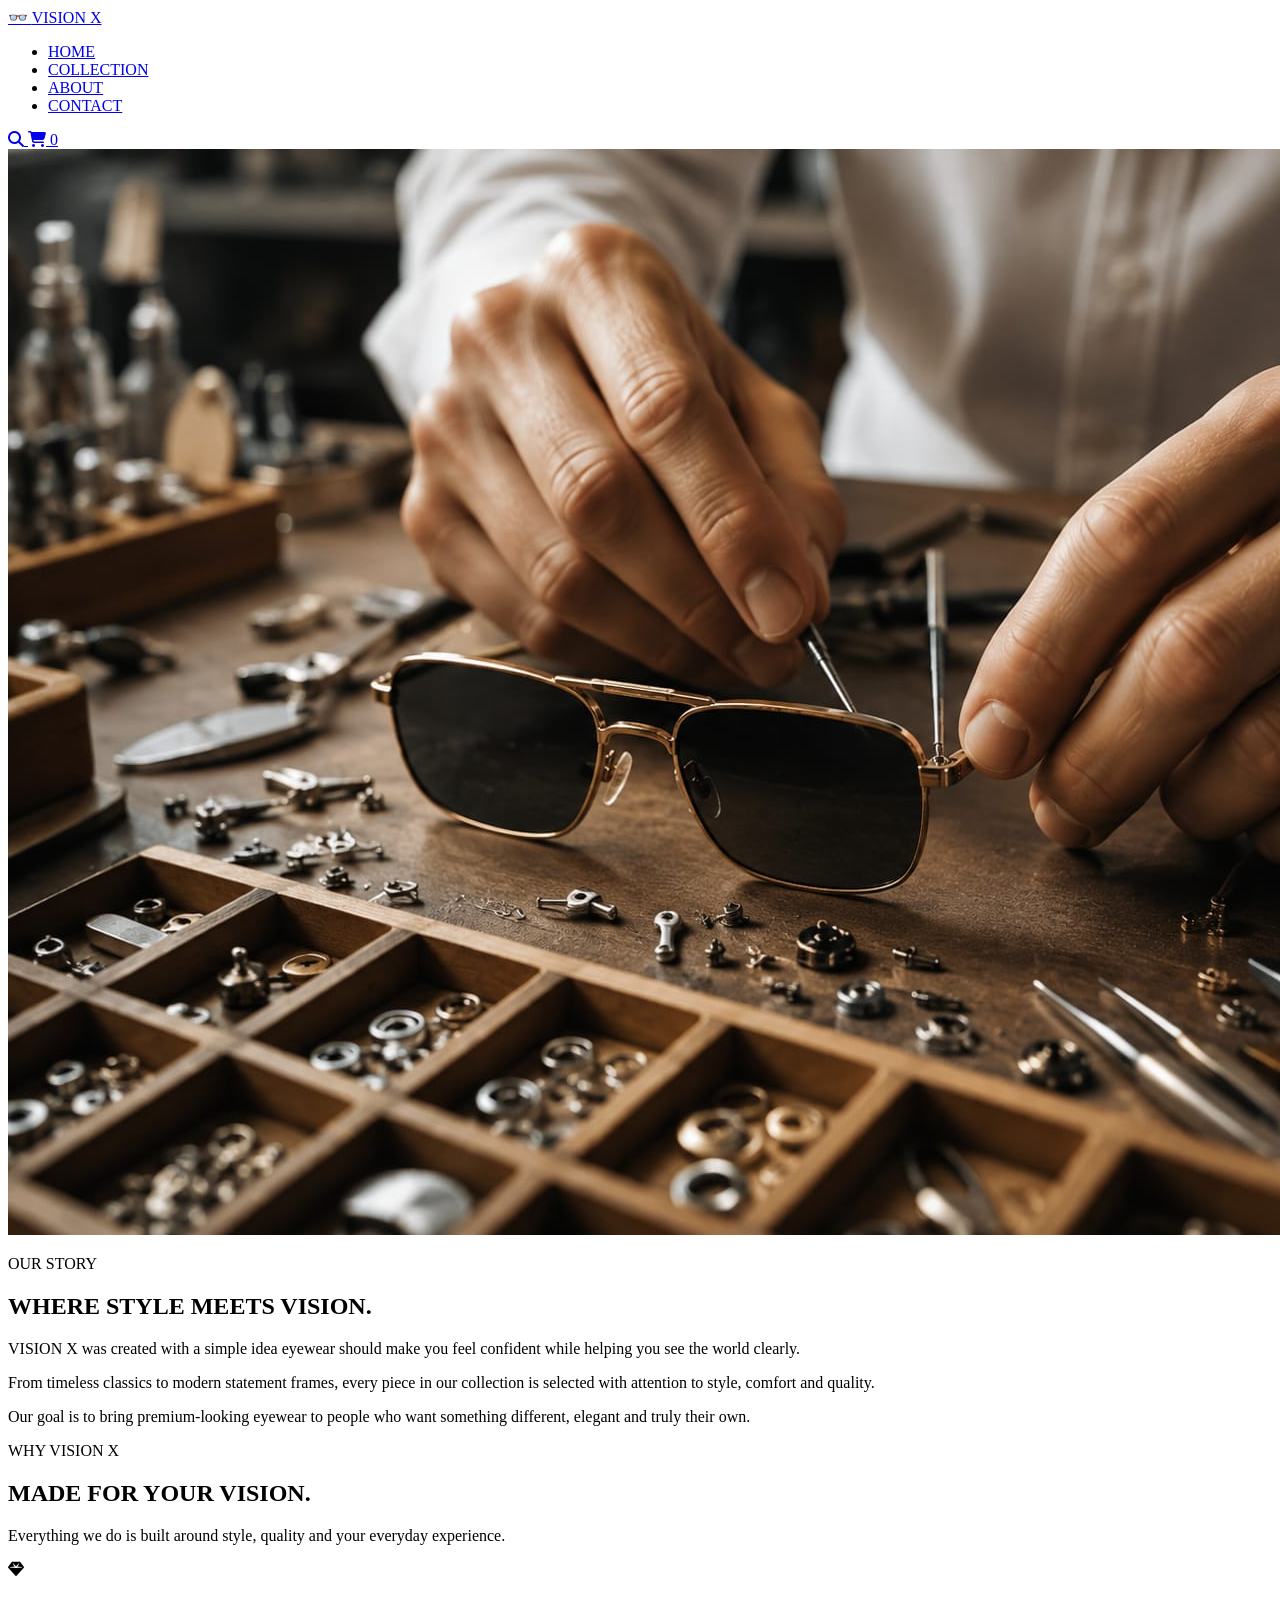
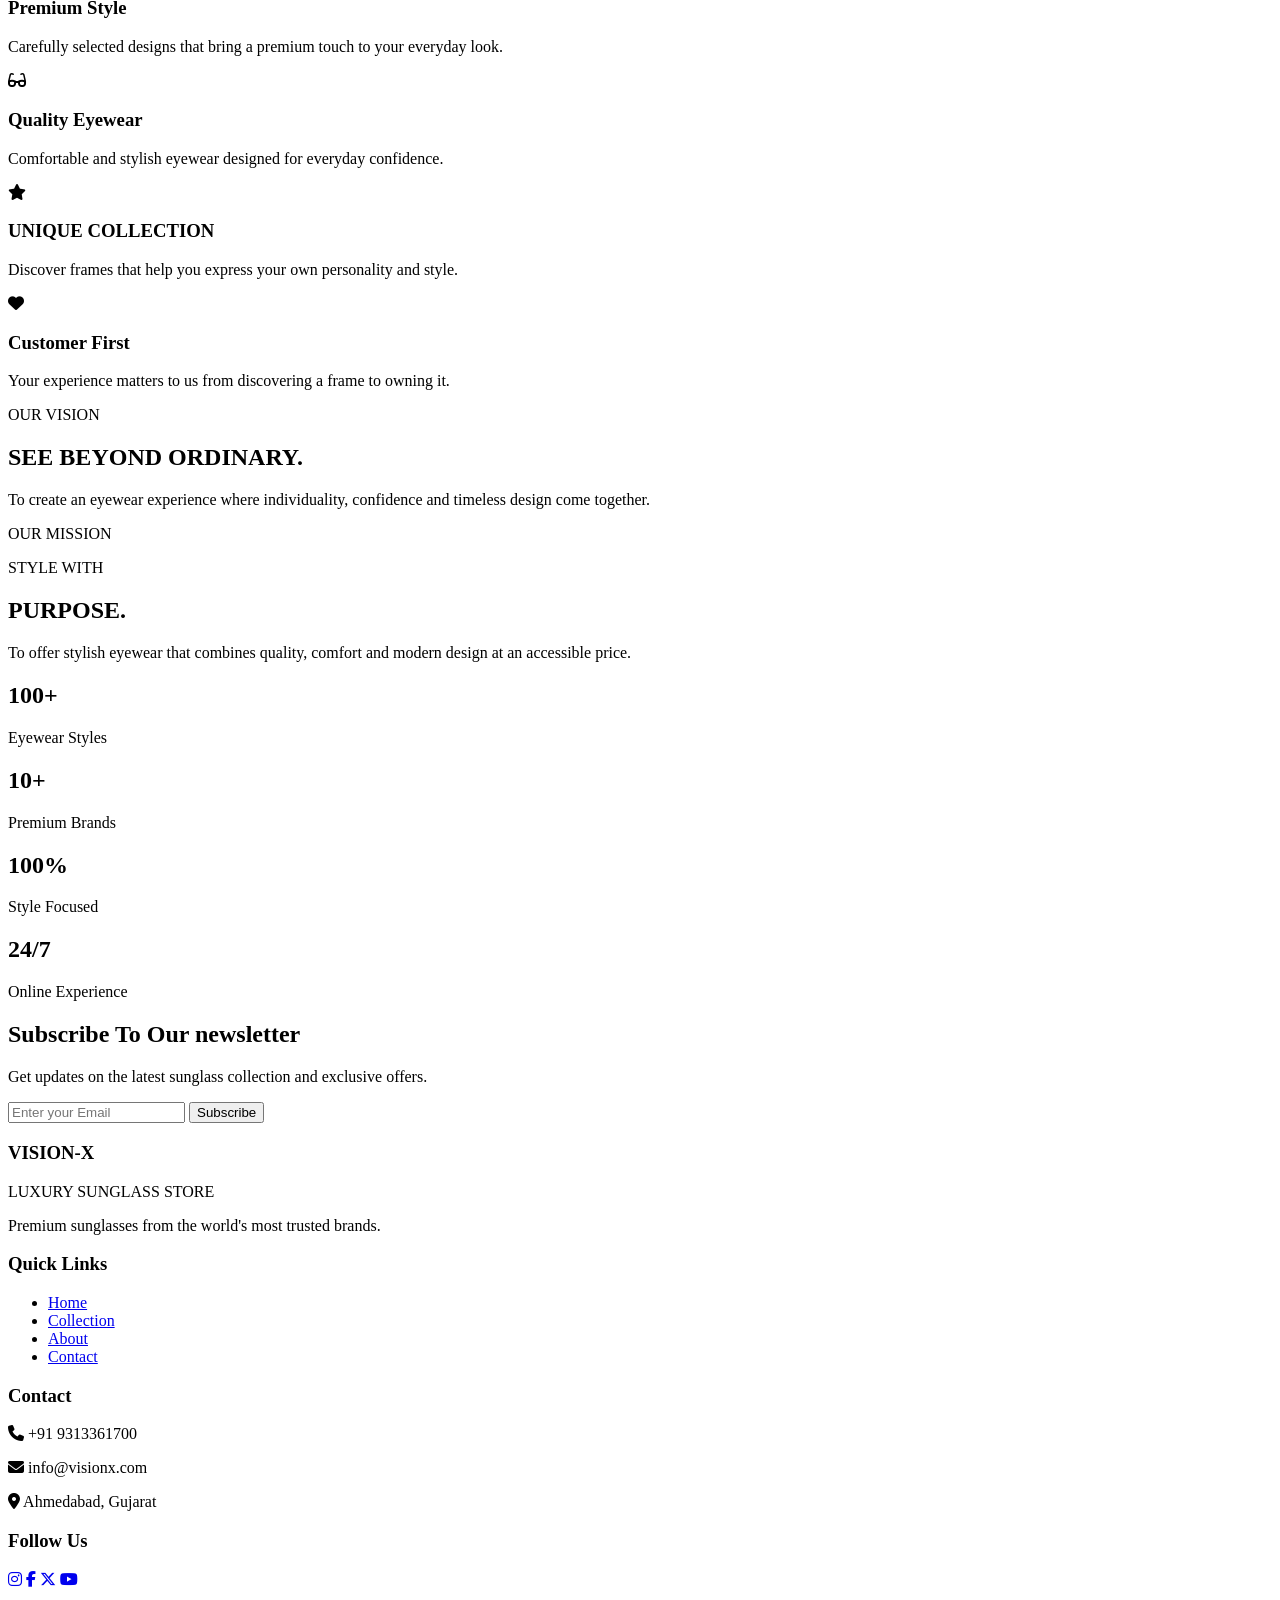
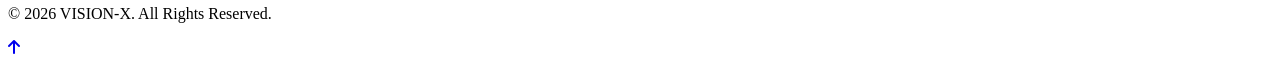
==== about.html @ 5635da61 "Initial VISION X website" ====
<!DOCTYPE html><html lang="en">
<head>
    <meta charset="UTF-8">
    <meta name="viewport" content="width=device-width, initial-scale=1.0"><title>VISION X-primium Goggles Store</title>

<!-- Font Awesome -->
<link rel="stylesheet"
      href="https://cdnjs.cloudflare.com/ajax/libs/font-awesome/6.7.2/css/all.min.css">

<!-- Main CSS -->
<link rel="stylesheet" href="css/style.css">

</head><body><!-- ================= NAVBAR ================= -->

<header class="header">

    <nav class="navbar">

        <a href="index.html" class="logo">
            👓 <span>VISION X</span>
        </a>

        <ul class="nav-links">
            <li><a href="index.html">HOME</a></li>
            <li><a href="collection.html">COLLECTION</a></li>
            <li><a href="about.html">ABOUT</a></li>
            <li><a href="contact.html">CONTACT</a></li>
        </ul>

        <div class="nav-icons">

            <a href="collection.html" title="Search">
                <i class="fa-solid fa-magnifying-glass"></i>
            </a>

            <a href="cart.html" title="Cart">
                <i class="fa-solid fa-cart-shopping"></i>
                <span id="cartCount">0</span>
            </a>

        </div>

    </nav>

</header>


<section class="about-hero">

</section>
<section class="about-story">

<div class="story-image">

<img src="images/about.jpg.jpeg" alt="VISION X Story">

</div>

<div class="story-content">

<p class="section-label"> OUR STORY

</p>

<h2>

WHERE STYLE MEETS <span>VISION.</span>

</h2>

<p>

VISION X was created with a simple idea eyewear should make you feel confident while helping you see the world clearly.

</p>

<p>

From timeless classics to modern statement frames, every piece in our collection is selected with attention to style, comfort and quality.

</p>

<p>

Our goal is to bring premium-looking eyewear to people who want something different,

elegant and truly their own.

</p>

</div>

</section>
<section class="about-why">

<div class="why-heading">

<p class="section-label"> WHY VISION X

</p>

<h2>

MADE FOR YOUR <span>VISION.</span>

</h2>

<p>

Everything we do is built around style, quality and your everyday experience.

</p>

</div>

<div class="why-grid">

<div class="why-card">

<div class="why-icon"> <i class="fa-solid fa-gem"></i> </div>

<h3>Premium Style</h3>

<p>

Carefully selected designs that bring a premium touch to your everyday look.

</p>

</div>

<div class="why-card">

<div class="why-icon"> <i class="fa-solid fa-glasses"></i> </div>

<h3>Quality Eyewear</h3>

<p>

Comfortable and stylish eyewear designed 
for everyday confidence.
</p>
</div>

<div class="why-card">
    <div class="why-icon">
        <i class="fa-solid fa-star"></i>
    </div>

    <h3>UNIQUE COLLECTION</h3>
    <P>
        Discover frames that help you express
        your own personality and style.
    </P>
</div>

<div class="why-card">

<div class="why-icon"> <i class="fa-solid fa-heart"></i> </div>

<h3>Customer First</h3>

<p>

Your experience matters to us from discovering a frame to owning it.

</p>

</div>

</div>

</section>

<!---  VISION & MISSION-->

<section class="vision-mission">

<div class="vm-card">

<p class="section-label"> OUR VISION

</p>

<h2>

SEE BEYOND

<span>ORDINARY.</span>

</h2>

<p>

To create an eyewear experience where individuality, confidence and timeless design come together.

</p>

</div>
<div class="vm-card dark">

<p class="section-label"> OUR MISSION

</p>

STYLE WITH

<h2>

<span>PURPOSE.</span> </h2>

<p>

To offer stylish eyewear that combines quality, comfort and modern design at an accessible price.

</p>

</div>

</section>

<!-- ================= STATS ================= -->

<section class="about-stats">

<div class="stat">

<h2>100+</h2>

<p>Eyewear Styles</p>

</div>

<div class="stat">

<h2>10+</h2>

<p>Premium Brands</p>

</div>
<div class="stat">

<h2>100%</h2>

<p>Style Focused</p>

</div>

<div class="stat">

<h2>24/7</h2>

<p>Online Experience</p>

</div>

</section>

    <!-- ================= NEWSLETTER ================= -->
<section class="newsletter">
    <h2>Subscribe To Our newsletter</h2>
    <P>Get updates on the latest sunglass collection and exclusive offers.</P>
    <form id="newsletterForm">
        <input
        type="email"
        id="newsletterEmail"
        placeholder="Enter your Email" required>
        <button type="submit">Subscribe</button>
    </form>
</section>
<!-- ================= FOOTER ================= -->
 <footer class="footer">

    <div class="footer-content">

        <div class="footer-box">
            <h3>VISION-X</h3>
            <p>LUXURY SUNGLASS STORE</p>
            <p>Premium sunglasses from the world's most trusted brands.</p>
        </div>

        <div class="footer-box">
            <h3>Quick Links</h3>
            <ul>
                <li><a href="index.html">Home</a></li>
                <li><a href="collection.html">Collection</a></li>
                <li><a href="about.html">About</a></li>
                <li><a href="contact.html">Contact</a></li>
            </ul>
        </div>

        <div class="footer-box">
            <h3>Contact</h3>
            <p><i class="fa-solid fa-phone"></i> +91 9313361700</p>
            <p><i class="fa-solid fa-envelope"></i> info@visionx.com</p>
            <p><i class="fa-solid fa-location-dot"></i> Ahmedabad, Gujarat</p>
        </div>

        <div class="footer-box">
            <h3>Follow Us</h3>
            <div class="social-icons">
                <a href="https://www.instagram.com/x__mr__sahan__x?stkn=Njk5eW9rYjBpM20=" target="_blank"> <i class="fa-brands fa-instagram"></i></a>
                </a>
                <a href="#"><i class="fa-brands fa-facebook-f"></i></a>
                <a href="#"><i class="fa-brands fa-x-twitter"></i></a>
                <a href="#"><i class="fa-brands fa-youtube"></i></a>
            </div>
        </div>

    </div>

    <p class="copyright">
        © 2026 VISION-X. All Rights Reserved.
    </p>

</footer>
<a href="#" class="back-top">
        <i class="fa-solid fa-arrow-up"></i>
    </a>
    </body>
    </html>
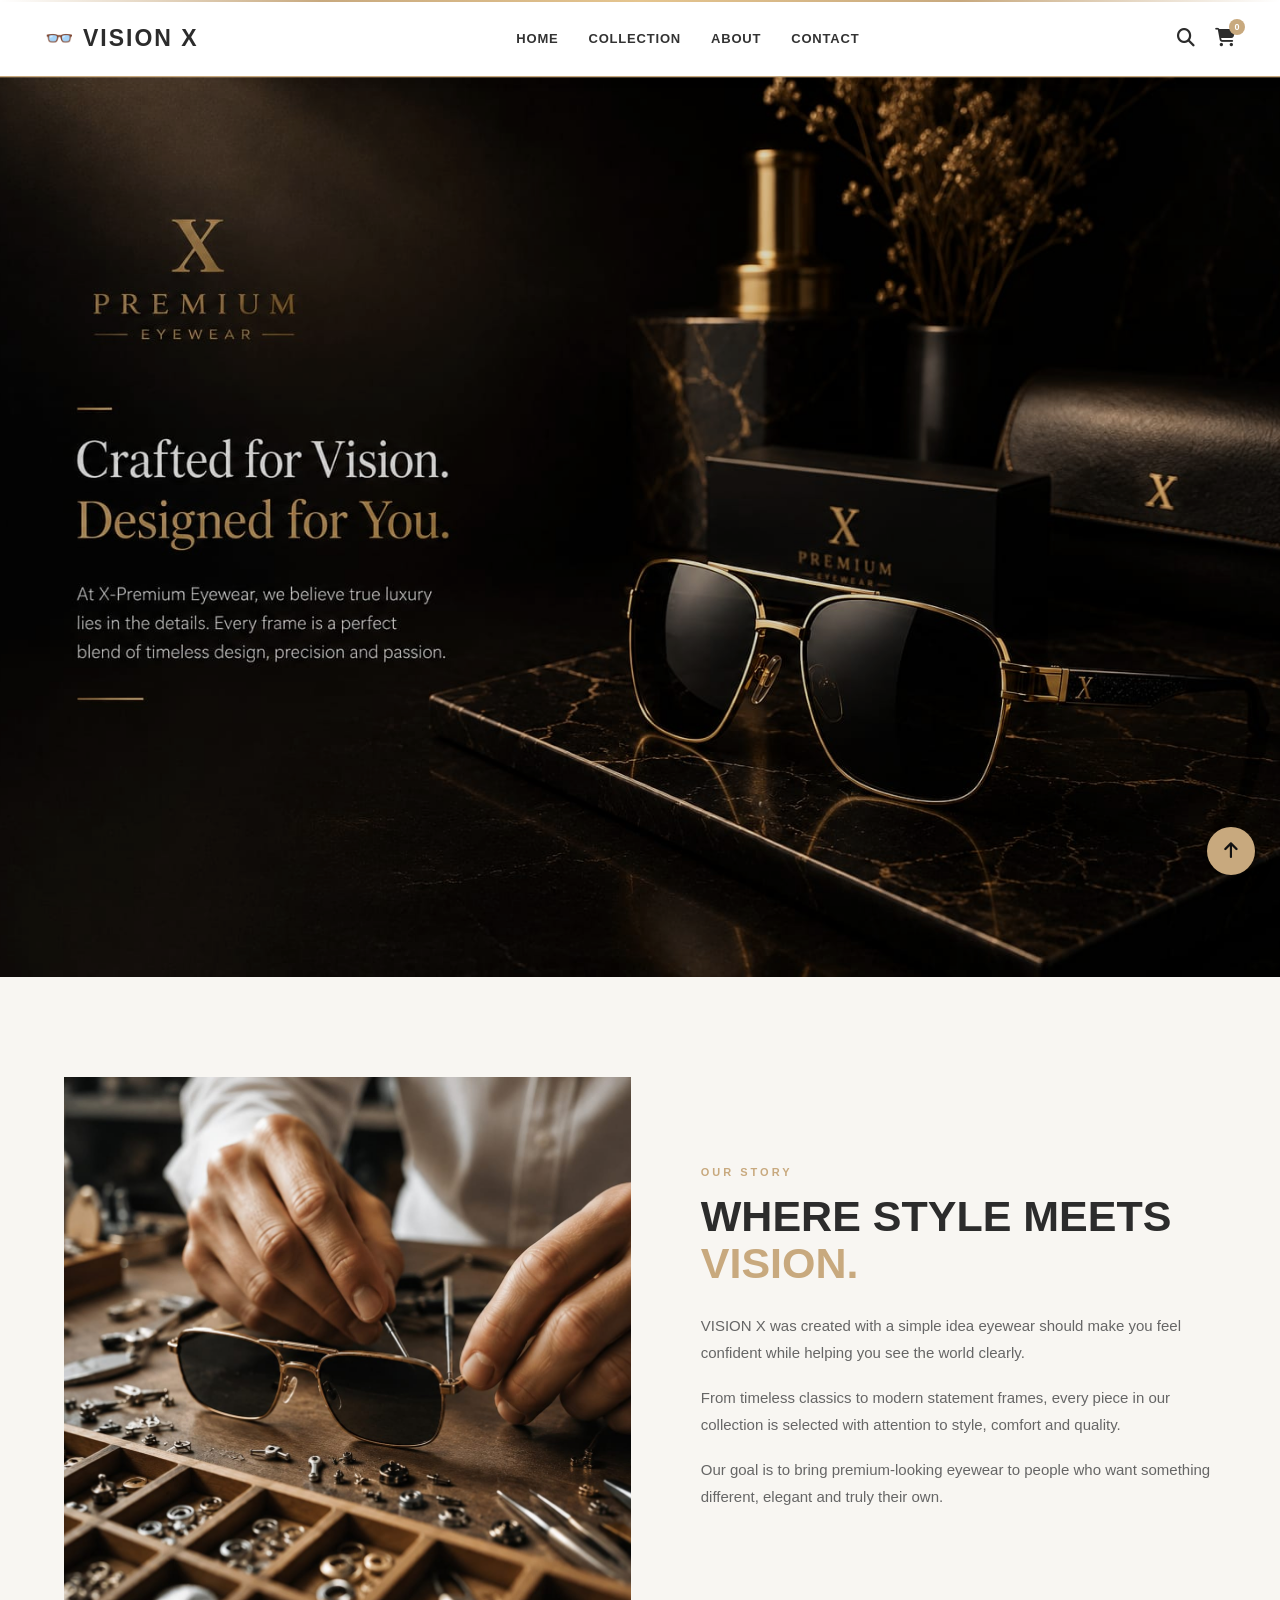
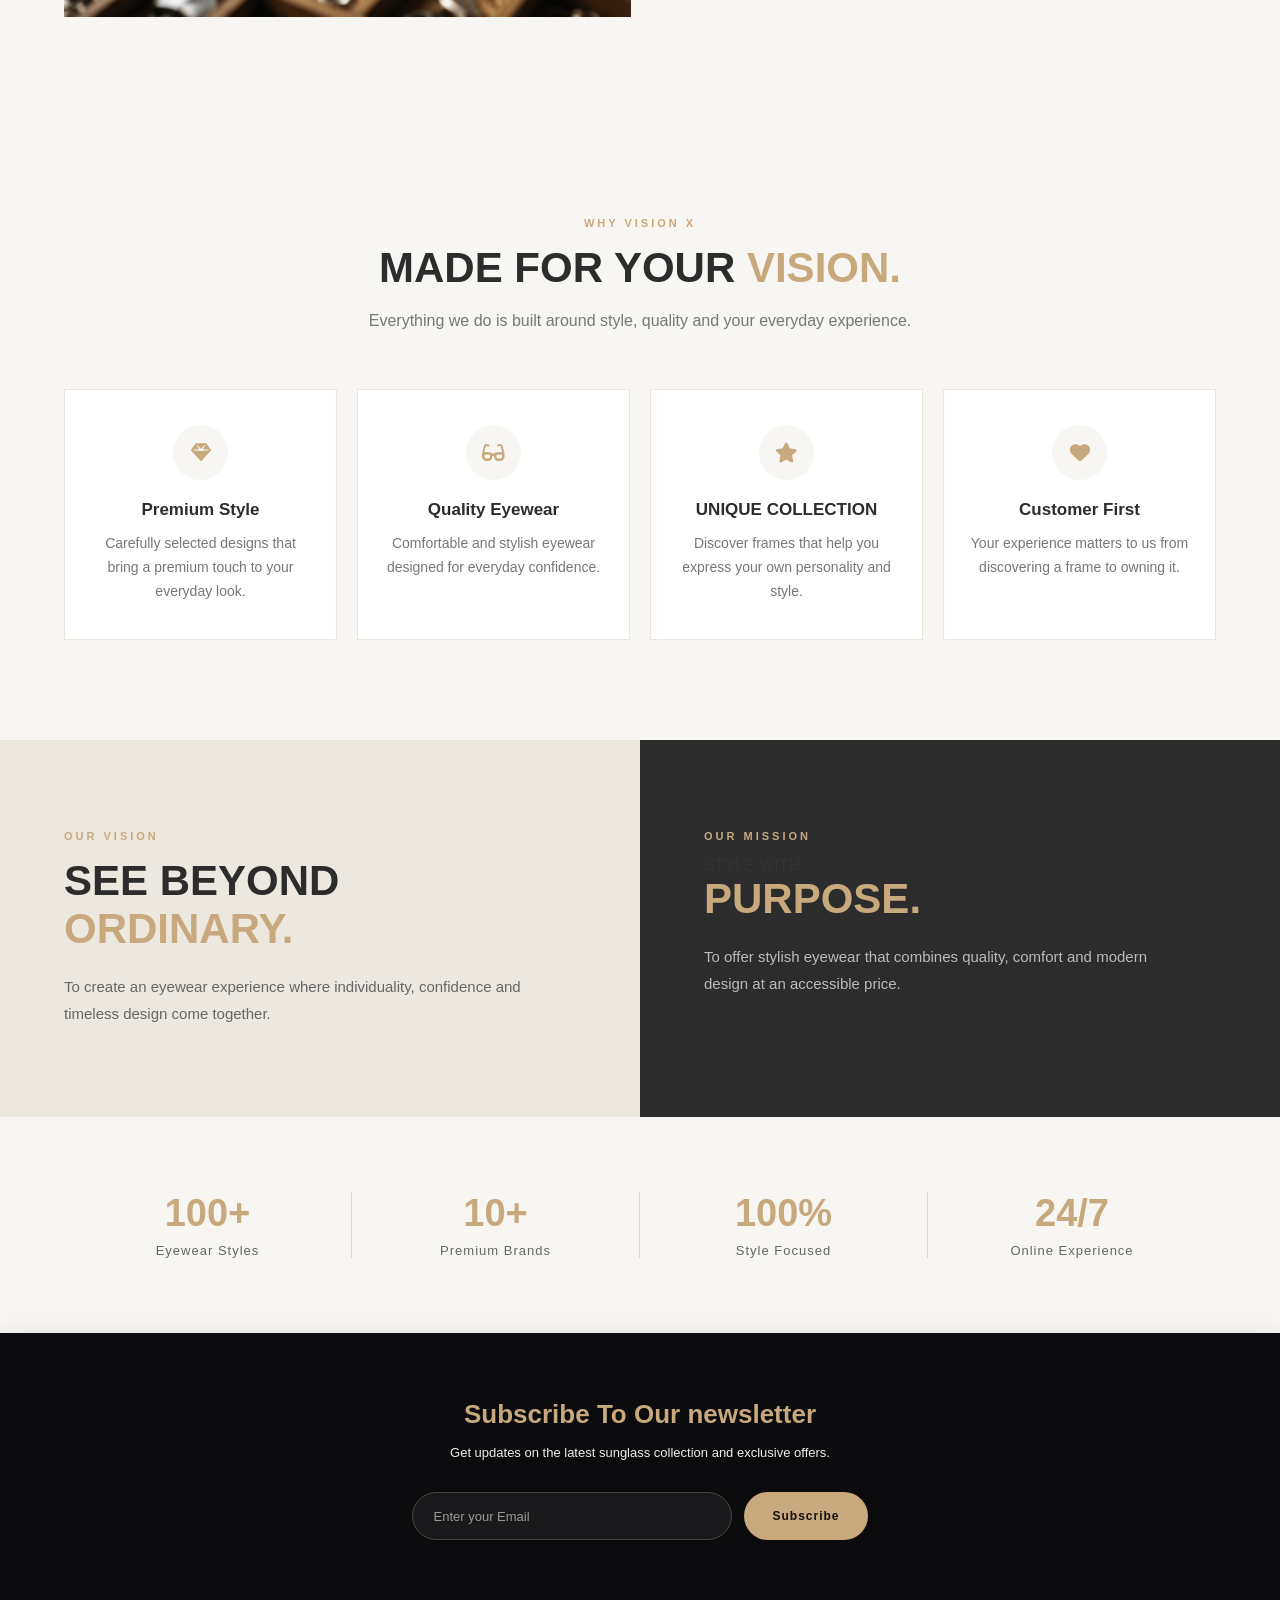
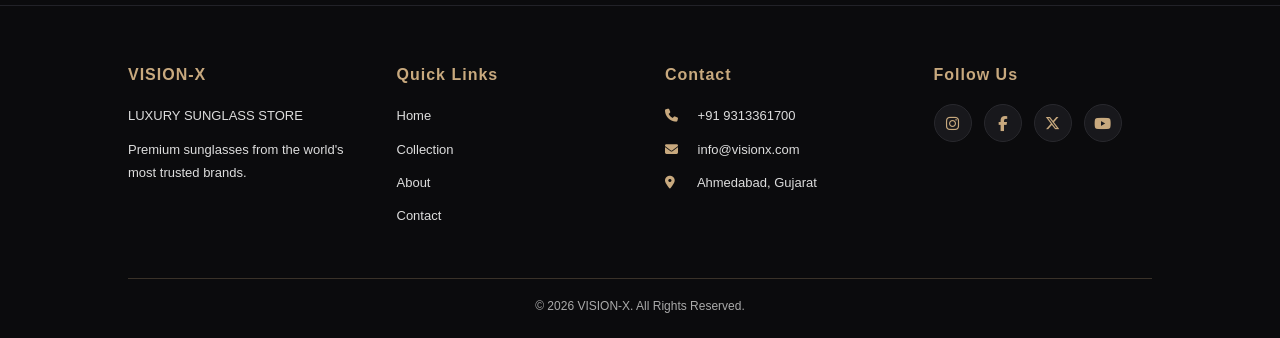
==== commit e97d5ea3: "Fix CSS and JS paths" ====
--- a/about.html
+++ b/about.html
@@ -8,7 +8,7 @@
       href="https://cdnjs.cloudflare.com/ajax/libs/font-awesome/6.7.2/css/all.min.css">
 
 <!-- Main CSS -->
-<link rel="stylesheet" href="css/style.css">
+<link rel="stylesheet" href="/CSS/style.css">
 
 </head><body><!-- ================= NAVBAR ================= -->
 
--- a/CSS/style.css
+++ b/CSS/style.css
@@ -0,0 +1,5908 @@
+/* =========================================================
+   VISION X - FINAL MAIN CSS
+   Premium Eyewear Store
+   ========================================================= */
+
+/* ---------- GOOGLE FONT ---------- */
+@import url('https://fonts.googleapis.com/css2?family=Poppins:wght@300;400;500;600;700;800&display=swap');
+
+
+/* ---------- RESET ---------- */
+* {
+    margin: 0;
+    padding: 0;
+    box-sizing: border-box;
+}
+
+html {
+    scroll-behavior: smooth;
+}
+
+body {
+    font-family: 'Poppins', Arial, Helvetica, sans-serif;
+    background: #f8f6f2;
+    color: #333333;
+    overflow-x: hidden;
+}
+
+a {
+    text-decoration: none;
+}
+
+button,
+input {
+    font-family: inherit;
+}
+
+
+/* =========================================================
+   NAVBAR
+   ========================================================= */
+
+.header {
+    width: 100%;
+    background: #ffffff;
+    border-bottom: 1px solid #e5e0d8;
+    position: sticky;
+    top: 0;
+    z-index: 1000;
+}
+
+.navbar {
+    width: 100%;
+    max-width: 1250px;
+    margin: auto;
+    min-height: 76px;
+    padding: 15px 30px;
+
+    display: flex;
+    align-items: center;
+    justify-content: space-between;
+    gap: 30px;
+}
+
+
+/* LOGO */
+
+.logo {
+    display: flex;
+    align-items: center;
+    gap: 7px;
+
+    color: #2c2c2c;
+    font-size: 23px;
+    font-weight: 700;
+    letter-spacing: 2px;
+    white-space: nowrap;
+}
+
+.logo span {
+    color: #2c2c2c;
+}
+
+.logo:hover {
+    color: #c8a97e;
+}
+
+
+/* NAV LINKS */
+
+.nav-links {
+    list-style: none;
+
+    display: flex;
+    align-items: center;
+    justify-content: center;
+    gap: 30px;
+}
+
+.nav-links li a {
+    position: relative;
+
+    color: #333333;
+    font-size: 13px;
+    font-weight: 600;
+    letter-spacing: 0.8px;
+
+    transition: 0.3s ease;
+}
+
+.nav-links li a::after {
+    content: "";
+
+    position: absolute;
+    left: 0;
+    bottom: -7px;
+
+    width: 0;
+    height: 1px;
+
+    background: #c8a97e;
+
+    transition: 0.3s ease;
+}
+
+.nav-links li a:hover {
+    color: #c8a97e;
+}
+
+.nav-links li a:hover::after {
+    width: 100%;
+}
+
+
+/* NAV ICONS */
+
+.nav-icons {
+    display: flex;
+    align-items: center;
+    gap: 20px;
+}
+
+.nav-icons a {
+    position: relative;
+
+    color: #2c2c2c;
+    font-size: 18px;
+
+    transition: 0.3s ease;
+}
+
+.nav-icons a:hover {
+    color: #c8a97e;
+}
+
+
+/* CART NUMBER */
+
+#cartCount {
+    position: absolute;
+
+    top: -10px;
+    right: -11px;
+
+    min-width: 17px;
+    height: 17px;
+
+    padding: 1px 4px;
+
+    display: flex;
+    align-items: center;
+    justify-content: center;
+
+    background: #c8a97e;
+    color: #ffffff;
+
+    border-radius: 50%;
+
+    font-size: 9px;
+    font-weight: 700;
+}
+
+
+/* =====================================================
+   VISION X - HERO IMAGE + TEXT OVERLAY
+   ===================================================== */
+
+/* ================= FULL SCREEN HERO ================= */
+/* ================= INDEX HERO - COLLECTION STYLE ================= */
+
+.hero {
+    width: 100% !important;
+    height: 430px !important;
+
+    margin: 0 !important;
+    padding: 0 !important;
+
+    background-image: url("../images/hero.jpg.jpeg") !important;
+    background-size: cover !important;
+    background-position: center !important;
+    background-repeat: no-repeat !important;
+
+    border-radius: 0 !important;
+
+    display: flex !important;
+    align-items: center !important;
+    position: relative !important;
+    overflow: hidden !important;
+}
+
+/* Hero text */
+
+.hero-content {
+    width: 50% !important;
+    padding-left: 8% !important;
+    position: relative !important;
+    z-index: 2 !important;
+}
+.hero-before{
+    display: none !important;
+}
+
+
+/* DARK GRADIENT
+   Text ko image ke upar clearly dikhane ke liye */
+
+.hero-image::after {
+    content: "";
+
+    position: absolute;
+
+    inset: 0;
+
+    background:
+        linear-gradient(
+            90deg,
+            rgba(0,0,0,0.72) 0%,
+            rgba(0,0,0,0.45) 35%,
+            rgba(0,0,0,0.10) 70%,
+            rgba(0,0,0,0.05) 100%
+        );
+
+    z-index: 1;
+
+    pointer-events: none;
+}
+
+
+/* =====================================================
+   TEXT INSIDE IMAGE
+   ===================================================== */
+
+.hero-overlay {
+    position: absolute;
+
+    z-index: 2;
+
+    top: 70px;
+    left: 65px;
+
+    width: 48%;
+
+    color: white;
+}
+
+
+/* SMALL TEXT */
+
+.hero-small {
+    margin: 0 0 16px;
+
+    color: #c8a97e;
+
+    font-size: 12px;
+
+    font-weight: 700;
+
+    letter-spacing: 3px;
+}
+
+
+/* MAIN HEADING */
+
+.hero-overlay h1 {
+    margin: 0 0 20px;
+
+    color: #ffffff;
+
+    font-size: 54px;
+
+    line-height: 1.04;
+
+    font-weight: 700;
+
+    letter-spacing: -1.5px;
+}
+
+
+/* DESCRIPTION */
+
+.hero-overlay .hero-text {
+    max-width: 450px;
+
+    margin: 0 0 28px;
+
+    color: rgba(255,255,255,0.88);
+
+    font-size: 15px;
+
+    line-height: 1.7;
+}
+
+
+/* BUTTONS */
+
+.hero-buttons {
+    display: flex;
+
+    align-items: center;
+
+    gap: 12px;
+}
+
+
+/* COMMON BUTTON */
+
+.hero-btn {
+    display: inline-block;
+
+    padding: 13px 23px;
+
+    text-decoration: none;
+
+    font-size: 11px;
+
+    font-weight: 700;
+
+    letter-spacing: 1px;
+
+    transition: 0.3s ease;
+}
+
+
+/* GOLD BUTTON */
+
+.primary-btn {
+    background: #c8a97e;
+
+    color: #ffffff;
+
+    border: 1px solid #c8a97e;
+}
+
+.primary-btn:hover {
+    background: #ffffff;
+
+    color: #2c2c2c;
+
+    border-color: #ffffff;
+}
+
+
+/* OUTLINE BUTTON */
+
+.secondary-btn {
+    background: transparent;
+
+    color: #ffffff;
+
+    border: 1px solid rgba(255,255,255,0.8);
+}
+
+.secondary-btn:hover {
+    background: #ffffff;
+
+    color: #2c2c2c;
+
+    border-color: #ffffff;
+}
+
+
+/* =====================================================
+   TABLET
+   ===================================================== */
+
+@media (max-width: 900px) {
+
+    .hero {
+        padding: 25px 20px 45px;
+    }
+
+   
+
+    .hero-overlay {
+        left: 45px;
+
+        top: 65px;
+
+        width: 60%;
+    }
+
+    .hero-overlay h1 {
+        font-size: 46px;
+    }
+}
+
+
+/* =====================================================
+   MOBILE
+   ===================================================== */
+
+@media (max-width: 600px) {
+
+    .hero {
+        padding: 15px 15px 35px;
+
+        min-height: auto;
+    }
+
+    .hero-image {
+        height: 600px;
+    }
+
+    .hero-overlay {
+        top: 45px;
+
+        left: 25px;
+
+        width: calc(100% - 50px);
+    }
+
+    .hero-overlay h1 {
+        font-size: 38px;
+
+        line-height: 1.05;
+    }
+
+    .hero-overlay .hero-text {
+        font-size: 14px;
+    }
+
+    .hero-buttons {
+        flex-wrap: wrap;
+    }
+
+    .hero-btn {
+        padding: 12px 18px;
+    }
+}
+
+/* =========================================================
+   FEATURED / PREMIUM EYEWEAR
+   ========================================================= */
+
+.featured {
+    width: 100%;
+    max-width: 1250px;
+
+    margin: 0 auto;
+
+    padding: 85px 30px;
+}
+
+
+/* HEADING */
+
+.featured-heading {
+    text-align: center;
+
+    margin-bottom: 45px;
+}
+
+.featured-heading span {
+    display: block;
+
+    color: #c8a97e;
+
+    font-size: 12px;
+    font-weight: 600;
+
+    letter-spacing: 3px;
+}
+
+.featured-heading h2 {
+    margin-top: 8px;
+
+    color: #2c2c2c;
+
+    font-size: 34px;
+    font-weight: 700;
+}
+
+
+/* PRODUCT GRID */
+
+.featured-grid {
+    width: 100%;
+
+    display: grid;
+
+    grid-template-columns: repeat(3, 1fr);
+
+    gap: 25px;
+}
+
+
+/* PRODUCT CARD */
+
+.featured-card {
+    width: 100%;
+
+    background: #ffffff;
+
+    border: 1px solid #e2dbd0;
+
+    overflow: hidden;
+
+    transition: all 0.35s ease;
+}
+
+.featured-card:hover {
+    transform: translateY(-7px);
+
+    box-shadow: 0 15px 35px rgba(0, 0, 0, 0.10);
+}
+
+
+/* PRODUCT IMAGE */
+
+.featured-image {
+    width: 100%;
+    height: 300px;
+
+    overflow: hidden;
+
+    background: #eeeeee;
+}
+
+.featured-image img {
+    width: 100%;
+    height: 100%;
+
+    display: block;
+
+    object-fit: cover;
+    object-position: center;
+
+    transition: transform 0.5s ease;
+}
+
+.featured-card:hover .featured-image img {
+    transform: scale(1.05);
+}
+
+
+/* PRODUCT INFORMATION */
+
+.featured-info {
+    width: 100%;
+
+    padding: 20px;
+
+    text-align: center;
+}
+
+.featured-info h3 {
+    margin-bottom: 8px;
+
+    color: #2c2c2c;
+
+    font-size: 17px;
+    font-weight: 600;
+}
+
+.featured-info .price {
+    margin-bottom: 15px;
+
+    color: #8c6d45;
+
+    font-size: 16px;
+    font-weight: 700;
+}
+
+
+/* BUY NOW BUTTON */
+
+.buy-now {
+    width: 100%;
+
+    display: block;
+
+    padding: 12px 15px;
+
+    background: #2c2c2c;
+
+    color: #ffffff;
+
+    border: none;
+
+    font-size: 11px;
+    font-weight: 600;
+
+    letter-spacing: 1px;
+
+    cursor: pointer;
+
+    transition: all 0.3s ease;
+}
+
+.buy-now:hover {
+    background: #c8a97e;
+
+    color: #2c2c2c;
+}
+/* =========================================================
+   CUSTOMER REVIEWS
+   ========================================================= */
+
+.reviews {
+    width: 100%;
+    max-width: 1250px;
+
+    margin: 0 auto;
+
+    padding: 80px 30px;
+}
+
+
+/* SECTION TITLE */
+
+.section-title {
+    text-align: center;
+
+    margin-bottom: 50px;
+}
+
+.section-title h2 {
+    margin-bottom: 12px;
+
+    color: black;
+
+    font-size: 36px;
+    font-weight: 700;
+}
+
+.section-title p {
+    color: #666666;
+
+    font-size: 15px;
+}
+
+
+/* REVIEW GRID */
+
+.review-container {
+    display: grid;
+
+    grid-template-columns: repeat(3, 1fr);
+
+    gap: 25px;
+}
+
+
+/* REVIEW CARD */
+
+.review-card {
+    padding: 35px 30px;
+
+    background: #ffffff;
+
+    border: 1px solid #e2dbd0;
+
+    text-align: center;
+
+    transition: all 0.35s ease;
+}
+
+.review-card:hover {
+    transform: translateY(-7px);
+
+    box-shadow: 0 15px 35px rgba(0, 0, 0, 0.09);
+}
+
+
+/* REVIEW ICON */
+
+.review-icon {
+    margin-bottom: 18px;
+
+    color: #c8a97e;
+
+    font-size: 55px;
+}
+
+
+/* REVIEW NAME */
+
+.review-card h3 {
+    margin-bottom: 10px;
+
+    color: #2c2c2c;
+
+    font-size: 17px;
+}
+
+
+/* RATING */
+
+.review-card .rating {
+    margin-bottom: 15px;
+
+    color: #c8a97e;
+
+    font-size: 17px;
+    letter-spacing: 2px;
+}
+
+
+/* REVIEW TEXT */
+
+.review-card p {
+    color: #666666;
+
+    font-size: 14px;
+    line-height: 1.8;
+}
+
+
+/* =========================================================
+   NEWSLETTER
+   ========================================================= */
+
+.newsletter {
+    width: calc(100% - 60px);
+    max-width: 1190px;
+
+    margin: 20px auto 0;
+
+    padding: 60px 25px;
+
+    background: #2c2c2c;
+
+    text-align: center;
+}
+
+
+/* NEWSLETTER TITLE */
+
+.newsletter h2 {
+    margin-bottom: 12px;
+
+    color: #c8a97e;
+
+    font-size: 30px;
+    font-weight: 700;
+}
+
+
+/* NEWSLETTER TEXT */
+
+.newsletter p {
+    margin-bottom: 28px;
+
+    color: #dddddd;
+
+    font-size: 14px;
+}
+
+
+/* FORM */
+
+.newsletter form {
+    display: flex;
+
+    justify-content: center;
+    align-items: center;
+
+    gap: 12px;
+
+    flex-wrap: wrap;
+}
+
+
+/* EMAIL INPUT */
+
+.newsletter form input {
+    width: 350px;
+    max-width: 100%;
+
+    padding: 14px 20px;
+
+    background: #ffffff;
+
+    color: #333333;
+
+    border: none;
+
+    outline: none;
+
+    font-size: 13px;
+}
+
+.newsletter form input::placeholder {
+    color: #888888;
+}
+
+
+/* SUBSCRIBE BUTTON */
+
+.newsletter form button {
+    padding: 14px 30px;
+
+    background: #c8a97e;
+
+    color: #2c2c2c;
+
+    border: 1px solid #c8a97e;
+
+    font-size: 12px;
+    font-weight: 700;
+
+    letter-spacing: 1px;
+
+    cursor: pointer;
+
+    transition: 0.3s ease;
+}
+
+.newsletter form button:hover {
+    background: #ffffff;
+
+    border-color: #ffffff;
+}
+/* =========================================================
+   FOOTER
+   ========================================================= */
+
+.footer {
+    width: 100%;
+
+    margin-top: 0;
+
+    padding: 65px 10% 25px;
+
+    background: #222222;
+
+    color: #ffffff;
+}
+
+
+/* FOOTER GRID */
+
+.footer-content {
+    max-width: 1250px;
+
+    margin: auto;
+
+    display: grid;
+
+    grid-template-columns: repeat(4, 1fr);
+
+    gap: 40px;
+}
+
+
+/* FOOTER HEADING */
+
+.footer-box h3 {
+    margin-bottom: 20px;
+
+    color: #c8a97e;
+
+    font-size: 16px;
+
+    letter-spacing: 1px;
+}
+
+
+/* FOOTER TEXT */
+
+.footer-box p {
+    margin-bottom: 10px;
+
+    color: #bbbbbb;
+
+    font-size: 13px;
+
+    line-height: 1.8;
+}
+
+
+/* FOOTER LIST */
+
+.footer-box ul {
+    padding: 0;
+
+    list-style: none;
+}
+
+.footer-box ul li {
+    margin-bottom: 11px;
+}
+
+.footer-box ul li a {
+    color: #bbbbbb;
+
+    font-size: 13px;
+
+    transition: 0.3s ease;
+}
+
+.footer-box ul li a:hover {
+    color: #c8a97e;
+
+    padding-left: 5px;
+}
+
+
+/* CONTACT ICONS */
+
+.footer-box p i {
+    width: 22px;
+
+    color: #c8a97e;
+}
+
+
+/* SOCIAL ICONS */
+
+.social-icons {
+    display: flex;
+
+    align-items: center;
+
+    gap: 12px;
+}
+
+.social-icons a {
+    width: 38px;
+    height: 38px;
+
+    display: flex;
+    align-items: center;
+    justify-content: center;
+
+    background: #333333;
+
+    color: #ffffff;
+
+    border-radius: 50%;
+
+    font-size: 15px;
+
+    transition: 0.3s ease;
+}
+
+.social-icons a:hover {
+    background: #c8a97e;
+
+    color: #222222;
+
+    transform: translateY(-4px);
+}
+
+
+/* COPYRIGHT */
+
+.copyright {
+    max-width: 1250px;
+
+    margin: 45px auto 0;
+
+    padding-top: 20px;
+
+    border-top: 1px solid rgba(200, 169, 126, 0.25);
+
+    text-align: center;
+
+    color: #999999;
+
+    font-size: 12px;
+}
+
+
+/* =========================================================
+   BACK TO TOP
+   ========================================================= */
+
+.back-top {
+    position: fixed;
+
+    right: 25px;
+    bottom: 25px;
+
+    width: 48px;
+    height: 48px;
+
+    display: flex;
+    align-items: center;
+    justify-content: center;
+
+    background: #c8a97e;
+
+    color: #222222;
+
+    border-radius: 50%;
+
+    font-size: 18px;
+
+    z-index: 999;
+
+    transition: 0.3s ease;
+
+    box-shadow: 0 5px 20px rgba(0, 0, 0, 0.15);
+}
+
+.back-top:hover {
+    background: #2c2c2c;
+
+    color: #ffffff;
+
+    transform: translateY(-5px);
+}
+
+
+/* =========================================================
+   TABLET
+   ========================================================= */
+
+@media (max-width: 1000px) {
+
+    .navbar {
+        padding: 15px 20px;
+    }
+
+    .nav-links {
+        gap: 18px;
+    }
+
+    .hero {
+        gap: 35px;
+        padding: 55px 30px;
+    }
+
+    .hero-content h1 {
+        font-size: 45px;
+    }
+
+    .featured-grid {
+        grid-template-columns: repeat(2, 1fr);
+    }
+
+    .review-container {
+        grid-template-columns: repeat(2, 1fr);
+    }
+
+    .footer-content {
+        grid-template-columns: repeat(2, 1fr);
+    }
+}
+
+
+/* =========================================================
+   MOBILE
+   ========================================================= */
+
+@media (max-width: 768px) {
+
+    /* NAVBAR */
+
+    .navbar {
+        min-height: auto;
+
+        padding: 15px 18px;
+
+        flex-wrap: wrap;
+
+        gap: 15px;
+    }
+
+    .logo {
+        font-size: 19px;
+    }
+
+    .nav-links {
+        order: 3;
+
+        width: 100%;
+
+        gap: 20px;
+
+        justify-content: center;
+
+        overflow-x: auto;
+
+        padding-bottom: 4px;
+    }
+
+    .nav-links li a {
+        font-size: 11px;
+    }
+
+    .nav-icons {
+        gap: 16px;
+    }
+
+
+    
+    /* FEATURED */
+
+    .featured {
+        padding: 65px 20px;
+    }
+
+    .featured-heading {
+        margin-bottom: 35px;
+    }
+
+    .featured-heading h2 {
+        font-size: 28px;
+    }
+
+    .featured-grid {
+        grid-template-columns: 1fr;
+
+        gap: 22px;
+    }
+
+    .featured-image {
+        height: 300px;
+    }
+
+
+    /* REVIEWS */
+
+    .reviews {
+        padding: 65px 20px;
+    }
+
+    .section-title {
+        margin-bottom: 35px;
+    }
+
+    .section-title h2 {
+        font-size: 29px;
+    }
+
+    .review-container {
+        grid-template-columns: 1fr;
+
+        gap: 20px;
+    }
+
+
+    /* NEWSLETTER */
+
+    .newsletter {
+        width: calc(100% - 30px);
+
+        padding: 45px 18px;
+    }
+
+    .newsletter h2 {
+        font-size: 25px;
+    }
+
+    .newsletter p {
+        font-size: 13px;
+    }
+
+    .newsletter form {
+        flex-direction: column;
+
+        width: 100%;
+    }
+
+    .newsletter form input {
+        width: 100%;
+    }
+
+    .newsletter form button {
+        width: 100%;
+    }
+
+
+    /* FOOTER */
+
+    .footer {
+        padding: 50px 25px 25px;
+    }
+
+    .footer-content {
+        grid-template-columns: 1fr;
+
+        gap: 35px;
+    }
+
+
+    /* BACK TOP */
+
+    .back-top {
+        width: 43px;
+        height: 43px;
+
+        right: 18px;
+        bottom: 18px;
+    }
+}
+
+
+/* =========================================================
+   SMALL MOBILE
+   ========================================================= */
+
+@media (max-width: 450px) {
+
+    .logo {
+        font-size: 17px;
+        letter-spacing: 1px;
+    }
+
+    .nav-links {
+        gap: 14px;
+    }
+
+    .hero-content h1 {
+        font-size: 34px;
+    }
+
+    .hero-image img {
+        height: 230px;
+    }
+
+    .featured-image {
+        height: 260px;
+    }
+
+    .featured-info {
+        padding: 18px;
+    }
+
+    .section-title h2 {
+        font-size: 26px;
+    }
+}
+/* =========================================================
+SHOP BY CATEGORIES
+========================================================= */
+
+.categories-section {
+width: 100%;
+max-width: 1250px;
+
+margin: 0 auto;
+
+padding: 85px 30px;
+
+}
+
+/* SECTION HEADING */
+
+.section-heading {
+text-align: center;
+
+margin-bottom: 45px;
+
+}
+
+.section-heading span {
+display: block;
+
+color: #c8a97e;
+
+font-size: 12px;
+font-weight: 600;
+
+letter-spacing: 3px;
+
+margin-bottom: 8px;
+
+}
+
+.section-heading h2 {
+color: #2c2c2c;
+
+font-size: 34px;
+font-weight: 700;
+
+margin-bottom: 10px;
+
+}
+
+.section-heading p {
+color: #666666;
+
+font-size: 14px;
+
+}
+
+/* CATEGORY GRID */
+
+.categories-grid {
+display: grid;
+
+grid-template-columns: repeat(4, 1fr);
+
+gap: 20px;
+
+}
+
+/* CATEGORY CARD */
+
+.category-card {
+position: relative;
+
+height: 420px;
+
+overflow: hidden;
+
+display: block;
+
+background: #222222;
+
+border: 1px solid #e2dbd0;
+
+}
+
+/* IMAGE */
+
+.category-image {
+width: 100%;
+height: 100%;
+}
+
+.category-image img {
+width: 100%;
+height: 100%;
+
+display: block;
+
+object-fit: cover;
+
+transition: transform 0.6s ease;
+
+}
+
+/* DARK OVERLAY */
+
+.category-card::after {
+content: "";
+
+position: absolute;
+
+inset: 0;
+
+background: linear-gradient(
+    to top,
+    rgba(0, 0, 0, 0.85),
+    rgba(0, 0, 0, 0.05)
+);
+
+z-index: 1;
+
+}
+
+/* CATEGORY CONTENT */
+
+.category-overlay {
+position: absolute;
+
+left: 25px;
+right: 20px;
+bottom: 25px;
+
+z-index: 2;
+
+color: #ffffff;
+
+}
+
+.category-overlay span {
+color: #c8a97e;
+
+font-size: 11px;
+font-weight: 600;
+
+letter-spacing: 2px;
+
+}
+
+.category-overlay h3 {
+margin: 7px 0;
+
+color: #ffffff;
+
+font-size: 21px;
+font-weight: 600;
+
+}
+
+.category-overlay p {
+margin-bottom: 15px;
+
+color: #dddddd;
+
+font-size: 12px;
+
+}
+
+.category-overlay b {
+color: #c8a97e;
+
+font-size: 10px;
+
+letter-spacing: 1px;
+
+}
+
+/* HOVER */
+
+.category-card:hover .category-image img {
+transform: scale(1.08);
+}
+
+.category-card:hover .category-overlay b {
+color: #ffffff;
+}
+
+/* =========================================================
+WHY CHOOSE VISION X
+========================================================= */
+
+.why-vision {
+width: 100%;
+
+background: #ffffff;
+
+padding: 85px 30px;
+
+}
+
+/* WHY GRID */
+
+.why-grid {
+width: 100%;
+max-width: 1190px;
+
+margin: 0 auto;
+
+display: grid;
+
+grid-template-columns: repeat(4, 1fr);
+
+gap: 22px;
+
+}
+
+/* WHY CARD */
+
+.why-card {
+padding: 35px 25px;
+
+text-align: center;
+
+background: #f8f6f2;
+
+border: 1px solid #e2dbd0;
+
+transition: all 0.35s ease;
+
+}
+
+/* ICON */
+
+.why-icon {
+width: 65px;
+height: 65px;
+
+margin: 0 auto 20px;
+
+display: flex;
+align-items: center;
+justify-content: center;
+
+background: #2c2c2c;
+
+color: #c8a97e;
+
+border-radius: 50%;
+
+font-size: 24px;
+
+transition: all 0.35s ease;
+
+}
+
+/* TITLE */
+
+.why-card h3 {
+margin-bottom: 12px;
+
+color: #2c2c2c;
+
+font-size: 17px;
+font-weight: 600;
+
+}
+
+/* TEXT */
+
+.why-card p {
+color: #666666;
+
+font-size: 13px;
+
+line-height: 1.8;
+
+}
+
+/* HOVER */
+
+.why-card:hover {
+transform: translateY(-7px);
+
+border-color: #c8a97e;
+
+box-shadow: 0 15px 35px rgba(0, 0, 0, 0.08);
+
+}
+
+.why-card:hover .why-icon {
+background: #c8a97e;
+
+color: #2c2c2c;
+
+transform: rotateY(180deg);
+
+}
+
+/* =========================================================
+TABLET
+========================================================= */
+
+@media (max-width: 1000px) {
+
+.categories-grid {
+    grid-template-columns: repeat(2, 1fr);
+}
+
+.why-grid {
+    grid-template-columns: repeat(2, 1fr);
+}
+
+}
+
+/* =========================================================
+MOBILE
+========================================================= */
+
+@media (max-width: 768px) {
+
+.categories-section {
+    padding: 65px 20px;
+}
+
+.section-heading h2 {
+    font-size: 28px;
+}
+
+.section-heading p {
+    font-size: 13px;
+}
+
+.categories-grid {
+    grid-template-columns: 1fr;
+
+    gap: 18px;
+}
+
+.category-card {
+    height: 360px;
+}
+
+
+/* WHY */
+
+.why-vision {
+    padding: 65px 20px;
+}
+
+.why-grid {
+    grid-template-columns: 1fr;
+
+    gap: 18px;
+}
+
+.why-card {
+    padding: 30px 22px;
+}
+
+}
+/* ========================================================= SMALL MOBILE ========================================================= */
+@media (max-width: 450px) {
+.category-card {
+    height: 330px;
+}
+
+.category-overlay {
+    left: 20px;
+    bottom: 20px;
+}
+
+.category-overlay h3 {
+    font-size: 19px;
+}
+}
+/* =========================================================
+   VISION X - TOP BRANDS
+   ========================================================= */
+
+.top-brands {
+    width: 100%;
+
+    background: #0b0b0d;
+
+    padding: 70px 30px 80px;
+
+    overflow: hidden;
+}
+
+
+/* =========================
+   HEADING
+   ========================= */
+
+.top-brands-heading {
+    text-align: center;
+
+    margin-bottom: 42px;
+}
+
+.top-brands-heading span {
+    display: block;
+
+    margin-bottom: 8px;
+
+    color: #c8a97e;
+
+    font-size: 11px;
+    font-weight: 600;
+
+    letter-spacing: 3px;
+}
+
+.top-brands-heading h2 {
+    margin: 0;
+
+    color: #c8a97e;
+
+    font-size: 30px;
+    font-weight: 700;
+
+    letter-spacing: 1px;
+}
+
+
+/* =========================
+   BRANDS CONTAINER
+   ========================= */
+
+.brands-container {
+    width: 100%;
+    max-width: 820px;
+
+    margin: 0 auto;
+
+    display: grid;
+
+    grid-template-columns: repeat(5, 1fr);
+
+    gap: 18px;
+}
+
+
+/* =========================
+   BRAND CARD
+   ========================= */
+
+.brand-card {
+    height: 105px;
+
+    padding: 12px;
+
+    display: flex;
+
+    flex-direction: column;
+
+    align-items: center;
+    justify-content: center;
+
+    background: linear-gradient(
+        145deg,
+        #242429,
+        #151519
+    );
+
+    border: 1px solid #29292f;
+
+    border-radius: 10px;
+
+    text-decoration: none;
+
+    transition: all 0.35s ease;
+
+    box-shadow:
+        inset 0 0 15px rgba(255,255,255,0.02),
+        0 8px 20px rgba(0,0,0,0.25);
+}
+
+
+/* =========================
+   LOGO BOX
+   ========================= */
+
+.brand-logo {
+    width: 55px;
+    height: 48px;
+
+    display: flex;
+
+    align-items: center;
+    justify-content: center;
+
+    margin-bottom: 7px;
+
+    background: #111114;
+
+    border: 1px solid #34343a;
+
+    border-radius: 5px;
+
+    overflow: hidden;
+}
+
+
+/* LOGO IMAGE */
+
+.brand-logo img {
+    width: 100%;
+    height: 100%;
+
+    padding: 5px;
+
+    display: block;
+
+    object-fit: contain;
+
+    transition: all 0.35s ease;
+}
+
+
+/* BRAND NAME */
+
+.brand-card h3 {
+    margin: 0;
+
+    color: #dddddd;
+
+    font-size: 8px;
+    font-weight: 600;
+
+    letter-spacing: 1px;
+
+    text-align: center;
+
+    transition: 0.3s ease;
+}
+
+
+/* =========================
+   HOVER EFFECT
+   ========================= */
+
+.brand-card:hover {
+    transform: translateY(-8px);
+
+    border-color: #c8a97e;
+
+    box-shadow:
+        0 12px 30px rgba(200,169,126,0.15),
+        inset 0 0 20px rgba(200,169,126,0.04);
+}
+
+
+.brand-card:hover .brand-logo {
+    border-color: #c8a97e;
+}
+
+
+.brand-card:hover .brand-logo img {
+    transform: scale(1.08);
+}
+
+
+.brand-card:hover h3 {
+    color: #c8a97e;
+}
+
+
+/* =========================================================
+   TABLET
+   ========================================================= */
+
+@media (max-width: 900px) {
+
+    .brands-container {
+        max-width: 650px;
+
+        grid-template-columns: repeat(3, 1fr);
+    }
+
+}
+
+
+/* =========================================================
+   MOBILE
+   ========================================================= */
+
+@media (max-width: 600px) {
+
+    .top-brands {
+        padding: 55px 20px 65px;
+    }
+
+    .top-brands-heading {
+        margin-bottom: 30px;
+    }
+
+    .top-brands-heading h2 {
+        font-size: 26px;
+    }
+
+    .brands-container {
+        grid-template-columns: repeat(2, 1fr);
+
+        gap: 15px;
+
+        max-width: 400px;
+    }
+
+    .brand-card {
+        height: 110px;
+    }
+
+}
+
+
+/* =========================================================
+   SMALL MOBILE
+   ========================================================= */
+
+@media (max-width: 380px) {
+
+    .brands-container {
+        gap: 10px;
+    }
+
+    .brand-card {
+        height: 100px;
+    }
+
+    .brand-logo {
+        width: 52px;
+        height: 45px;
+    }
+
+}
+/* =========================================================
+   VISION X - LIGHT THEME FINAL FIX
+   REMOVE ALL BLACK SECTIONS
+   ========================================================= */
+
+/* TOP BRANDS */
+.top-brands {
+    background: #f8f6f2 !important;
+    color: #333333 !important;
+    border-top: 1px solid #e5e0d8;
+    border-bottom: 1px solid #e5e0d8;
+}
+
+.top-brands-heading h2 {
+    color: #2c2c2c !important;
+}
+
+.top-brands-heading span {
+    color: #c8a97e !important;
+}
+
+.brand-card {
+    background: #ffffff !important;
+    border: 1px solid #e0d8cc !important;
+    box-shadow: 0 5px 20px rgba(0,0,0,0.06) !important;
+}
+
+.brand-logo {
+    background: #f8f6f2 !important;
+    border: 1px solid #ddd5c9 !important;
+}
+
+.brand-card h3 {
+    color: #333333 !important;
+}
+
+.brand-card:hover {
+    border-color: #c8a97e !important;
+    box-shadow: 0 12px 30px rgba(0,0,0,0.10) !important;
+}
+
+.brand-card:hover h3 {
+    color: #8c6d45 !important;
+}
+
+
+/* =========================================================
+   CUSTOMER REVIEWS
+   ========================================================= */
+
+.reviews {
+    background: #f8f6f2 !important;
+    color: #333333 !important;
+}
+
+.review-card {
+    background: #ffffff !important;
+    border: 1px solid #e0d8cc !important;
+    border-radius: 14px !important;
+
+    box-shadow: 0 5px 20px rgba(0,0,0,0.05);
+}
+
+.review-card:hover {
+    box-shadow: 0 12px 30px rgba(0,0,0,0.10) !important;
+}
+
+.review-card h3 {
+    color: #2c2c2c !important;
+}
+
+.review-card .rating {
+    color: #c8a97e !important;
+}
+
+.review-card p {
+    color: #666666 !important;
+}
+
+.review-icon {
+    color: #c8a97e !important;
+}
+
+
+/* =========================================================
+   NEWSLETTER
+   ========================================================= */
+
+.newsletter {
+    background: #ffffff !important;
+    color: #333333 !important;
+
+    border: 1px solid #e0d8cc;
+    border-radius: 14px;
+
+    max-width: 1200px;
+    margin: 0 auto 60px;
+}
+
+.newsletter h2 {
+    color: #2c2c2c !important;
+}
+
+.newsletter p {
+    color: #666666 !important;
+}
+
+.newsletter form input {
+    background: #f8f6f2 !important;
+    color: #333333 !important;
+
+    border: 1px solid #ddd5c9 !important;
+}
+
+.newsletter form input::placeholder {
+    color: #888888;
+}
+
+.newsletter form button {
+    background: #c8a97e !important;
+    color: #ffffff !important;
+}
+
+.newsletter form button:hover {
+    background: #2c2c2c !important;
+    color: #ffffff !important;
+}
+
+
+/* =========================================================
+   FOOTER
+   ========================================================= */
+
+.footer {
+    background: #ffffff !important;
+    color: #333333 !important;
+
+    border-top: 1px solid #e0d8cc;
+}
+
+.footer-box h3 {
+    color: #2c2c2c !important;
+}
+
+.footer-box p,
+.footer-box li {
+    color: #666666 !important;
+}
+
+.footer-box ul li a {
+    color: #666666 !important;
+    text-decoration: none;
+}
+
+.footer-box ul li a:hover {
+    color: #c8a97e !important;
+}
+
+.social-icons a {
+    color: #2c2c2c !important;
+}
+
+.social-icons a:hover {
+    color: #c8a97e !important;
+}
+
+.copyright {
+    color: #777777 !important;
+
+    border-top: 1px solid #e5e0d8 !important;
+}
+
+
+/* =========================================================
+   BACK TO TOP
+   ========================================================= */
+
+.back-top {
+    background: #c8a97e !important;
+    color: #ffffff !important;
+}
+
+.back-top:hover {
+    background: #2c2c2c !important;
+}
+/* =========================================================
+   VISION X - NEWSLETTER BLACK & GOLD THEME
+   ========================================================= */
+
+.newsletter {
+    width: 100%;
+    max-width: 1200px;
+
+    margin: 0 auto;
+
+    background: #0b0b0d !important;
+
+    text-align: center;
+
+    border: 1px solid #222228;
+    border-radius: 0;
+
+    padding: 60px 25px;
+
+    box-shadow: 0 10px 30px rgba(0,0,0,0.15);
+}
+
+.newsletter h2 {
+    color: #c8a97e !important;
+
+    font-size: 25px;
+    font-weight: 700;
+
+    margin-bottom: 12px;
+}
+
+.newsletter p {
+    color: #eeeeee !important;
+
+    font-size: 13px;
+
+    margin-bottom: 25px;
+}
+
+
+/* NEWSLETTER FORM */
+
+.newsletter form {
+    display: flex;
+
+    justify-content: center;
+    align-items: center;
+
+    gap: 10px;
+
+    flex-wrap: wrap;
+}
+
+.newsletter form input {
+    width: 320px;
+    max-width: 100%;
+
+    padding: 14px 18px;
+
+    border: 1px solid #3a3a3f;
+
+    border-radius: 30px;
+
+    outline: none;
+
+    background: #1b1b1f !important;
+
+    color: #ffffff !important;
+
+    font-size: 13px;
+}
+
+.newsletter form input::placeholder {
+    color: #aaaaaa;
+}
+
+.newsletter form input:focus {
+    border-color: #c8a97e;
+}
+
+
+/* SUBSCRIBE BUTTON */
+
+.newsletter form button {
+    padding: 14px 28px;
+
+    border: none;
+
+    border-radius: 30px;
+
+    background: #c8a97e !important;
+
+    color: #111111 !important;
+
+    font-size: 12px;
+
+    font-weight: 700;
+
+    cursor: pointer;
+
+    transition: 0.3s ease;
+}
+
+.newsletter form button:hover {
+    background: #ffffff !important;
+
+    color: #111111 !important;
+
+    transform: translateY(-2px);
+}
+
+
+/* =========================================================
+   VISION X - FOOTER BLACK & GOLD THEME
+   ========================================================= */
+
+.footer {
+    width: 100%;
+
+    background: #0b0b0d !important;
+
+    color: #ffffff !important;
+
+    padding: 60px 10% 25px;
+
+    margin-top: 0;
+
+    border-top: 1px solid #222228;
+}
+
+
+/* FOOTER GRID */
+
+.footer-content {
+    display: grid;
+
+    grid-template-columns:
+        repeat(4, 1fr);
+
+    gap: 50px;
+
+    max-width: 1200px;
+
+    margin: 0 auto;
+}
+
+
+/* FOOTER HEADINGS */
+
+.footer-box h3 {
+    color: #c8a97e !important;
+
+    font-size: 16px;
+
+    margin-bottom: 20px;
+
+    font-weight: 700;
+}
+
+
+/* FOOTER TEXT */
+
+.footer-box p,
+.footer-box li {
+    color: #dddddd !important;
+
+    font-size: 13px;
+
+    line-height: 1.8;
+
+    margin-bottom: 10px;
+}
+
+
+/* FOOTER LIST */
+
+.footer-box ul {
+    padding: 0;
+
+    margin: 0;
+
+    list-style: none;
+}
+
+.footer-box ul li {
+    margin-bottom: 10px;
+}
+
+
+/* FOOTER LINKS */
+
+.footer-box ul li a {
+    color: #dddddd !important;
+
+    text-decoration: none;
+
+    transition: 0.3s ease;
+}
+
+.footer-box ul li a:hover {
+    color: #c8a97e !important;
+
+    padding-left: 5px;
+}
+
+
+/* CONTACT ICONS */
+
+.footer-box p i {
+    color: #c8a97e;
+
+    margin-right: 7px;
+}
+
+
+/* =========================================================
+   SOCIAL ICONS
+   ========================================================= */
+
+.social-icons {
+    display: flex;
+
+    align-items: center;
+
+    gap: 12px;
+}
+
+.social-icons a {
+    width: 38px;
+    height: 38px;
+
+    display: flex;
+
+    align-items: center;
+    justify-content: center;
+
+    border-radius: 50%;
+
+    background: #18181c;
+
+    border: 1px solid #29292e;
+
+    color: #c8a97e !important;
+
+    text-decoration: none;
+
+    transition: 0.3s ease;
+}
+
+.social-icons a:hover {
+    background: #c8a97e;
+
+    color: #111111 !important;
+
+    border-color: #c8a97e;
+
+    transform: translateY(-4px);
+}
+/* =========================================================
+   COPYRIGHT
+   ========================================================= */
+
+.copyright {
+    max-width: 1200px;
+
+    margin: 40px auto 0;
+
+    padding-top: 20px;
+
+    text-align: center;
+
+    color: #aaaaaa !important;
+
+    font-size: 12px;
+
+    border-top: 1px solid rgba(200,169,126,0.25) !important;
+}
+
+
+/* =========================================================
+   BACK TO TOP
+   ========================================================= */
+
+.back-top {
+    background: #c8a97e !important;
+
+    color: #111111 !important;
+
+    border: none;
+}
+
+.back-top:hover {
+    background: #ffffff !important;
+
+    color: #111111 !important;
+}
+
+
+/* =========================================================
+   MOBILE
+   ========================================================= */
+
+@media (max-width: 768px) {
+
+    .newsletter {
+        padding: 50px 20px;
+    }
+
+    .newsletter h2 {
+        font-size: 22px;
+    }
+
+    .newsletter form {
+        flex-direction: column;
+    }
+
+    .newsletter form input {
+        width: 100%;
+    }
+
+    .newsletter form button {
+        width: auto;
+    }
+
+    .footer {
+        padding: 50px 25px 25px;
+    }
+
+    .footer-content {
+        grid-template-columns: 1fr 1fr;
+
+        gap: 35px 25px;
+    }
+
+}
+
+
+@media (max-width: 500px) {
+
+    .footer-content {
+        grid-template-columns: 1fr;
+
+        text-align: center;
+    }
+
+    .social-icons {
+        justify-content: center;
+    }
+
+}
+/* =====================================================
+   VISION X - FINAL NEWSLETTER
+   BLACK & GOLD
+   ===================================================== */
+
+.newsletter {
+    width: 100% !important;
+    max-width: none !important;
+
+    margin: 0 !important;
+    padding: 65px 20px !important;
+
+    background: #0b0b0d !important;
+
+    border: none !important;
+    border-radius: 0 !important;
+
+    text-align: center !important;
+
+    box-sizing: border-box !important;
+}
+
+
+/* HEADING */
+
+.newsletter h2 {
+    margin: 0 0 12px 0 !important;
+
+    color: #c8a97e !important;
+
+    font-size: 26px !important;
+    font-weight: 700 !important;
+
+    line-height: 1.3 !important;
+}
+
+
+/* DESCRIPTION */
+
+.newsletter p {
+    margin: 0 0 28px 0 !important;
+
+    color: #eeeeee !important;
+
+    font-size: 13px !important;
+    line-height: 1.6 !important;
+}
+
+
+/* FORM */
+
+.newsletter form {
+    width: 100% !important;
+
+    display: flex !important;
+
+    justify-content: center !important;
+    align-items: center !important;
+
+    gap: 12px !important;
+
+    margin: 0 !important;
+}
+
+
+/* EMAIL */
+
+.newsletter form input {
+    width: 320px !important;
+    height: 48px !important;
+
+    padding: 0 20px !important;
+
+    margin: 0 !important;
+
+    border: 1px solid #444 !important;
+    border-radius: 25px !important;
+
+    outline: none !important;
+
+    background: #1a1a1d !important;
+
+    color: #ffffff !important;
+
+    font-size: 13px !important;
+
+    box-sizing: border-box !important;
+}
+
+.newsletter form input::placeholder {
+    color: #999 !important;
+}
+
+
+/* BUTTON */
+
+.newsletter form button {
+    height: 48px !important;
+
+    padding: 0 28px !important;
+
+    margin: 0 !important;
+
+    border: none !important;
+    border-radius: 25px !important;
+
+    background: #c8a97e !important;
+
+    color: #111111 !important;
+
+    font-size: 12px !important;
+    font-weight: 700 !important;
+
+    cursor: pointer !important;
+
+    transition: 0.3s ease !important;
+}
+
+.newsletter form button:hover {
+    background: #ffffff !important;
+
+    color: #111111 !important;
+}
+
+
+/* =====================================================
+   MOBILE
+   ===================================================== */
+
+@media (max-width: 600px) {
+
+    .newsletter {
+        padding: 50px 20px !important;
+    }
+
+    .newsletter h2 {
+        font-size: 22px !important;
+    }
+
+    .newsletter form {
+        flex-direction: column !important;
+    }
+
+    .newsletter form input {
+        width: 100% !important;
+        max-width: 350px !important;
+    }
+
+    .newsletter form button {
+        width: auto !important;
+    }
+}
+/* =====================================================
+   VISION X - PREMIUM CUSTOMER REVIEWS
+   ===================================================== */
+
+.reviews {
+    width: 100%;
+    background: #f8f6f2 !important;
+    padding: 90px 7% !important;
+    box-sizing: border-box;
+}
+
+
+/* SECTION TITLE */
+
+.reviews .section-title {
+    text-align: center;
+    margin-bottom: 55px;
+}
+
+.reviews .section-title h2 {
+    margin: 0 0 12px;
+
+    color: #2c2c2c !important;
+
+    font-size: 36px !important;
+    font-weight: 700;
+
+    letter-spacing: -0.5px;
+}
+
+.reviews .section-title p {
+    margin: 0;
+
+    color: #777 !important;
+
+    font-size: 14px;
+}
+
+
+/* GOLD LINE UNDER TITLE */
+
+.reviews .section-title::after {
+    content: "";
+
+    display: block;
+
+    width: 55px;
+    height: 2px;
+
+    background: #c8a97e;
+
+    margin: 18px auto 0;
+}
+
+
+/* REVIEW GRID */
+
+.review-container {
+    width: 100%;
+    max-width: 1200px;
+
+    margin: 0 auto;
+
+    display: grid;
+
+    grid-template-columns: repeat(3, 1fr);
+
+    gap: 28px;
+}
+
+
+/* REVIEW CARD */
+
+.review-card {
+    position: relative;
+
+    background: #ffffff !important;
+
+    border: 1px solid #e3ddd4 !important;
+
+    border-radius: 14px !important;
+
+    padding: 35px 28px !important;
+
+    text-align: center;
+
+    box-shadow: 0 8px 25px rgba(0,0,0,0.05);
+
+    transition: all 0.35s ease;
+
+    overflow: hidden;
+}
+
+
+/* TOP GOLD LINE */
+
+.review-card::before {
+    content: "";
+
+    position: absolute;
+
+    top: 0;
+    left: 0;
+
+    width: 100%;
+    height: 3px;
+
+    background: #c8a97e;
+}
+
+
+/* HOVER */
+
+.review-card:hover {
+    transform: translateY(-8px);
+
+    border-color: #c8a97e !important;
+
+    box-shadow: 0 18px 40px rgba(0,0,0,0.10);
+}
+
+
+/* USER ICON */
+
+.review-icon {
+    display: flex !important;
+
+    align-items: center;
+    justify-content: center;
+
+    width: 70px;
+    height: 70px;
+
+    margin: 0 auto 18px;
+
+    font-size: 30px !important;
+
+    color: #c8a97e !important;
+
+    background: #f8f6f2;
+
+    border: 1px solid #e2d5c3;
+
+    border-radius: 50%;
+}
+
+
+/* NAME */
+
+.review-card h3 {
+    margin: 0 0 10px;
+
+    color: #2c2c2c !important;
+
+    font-size: 16px;
+
+    font-weight: 700;
+
+    letter-spacing: 0.5px;
+}
+
+
+/* STARS */
+
+.review-card .rating {
+    margin-bottom: 18px;
+
+    color: #c8a97e !important;
+
+    font-size: 14px;
+
+    letter-spacing: 3px;
+}
+
+
+/* REVIEW TEXT */
+
+.review-card p {
+    margin: 0;
+
+    color: #666666 !important;
+
+    font-size: 13px;
+
+    line-height: 1.8;
+}
+
+
+/* QUOTE STYLE */
+
+.review-card p::before {
+    content: "“";
+
+    display: block;
+
+    color: #c8a97e;
+
+    font-size: 35px;
+
+    font-family: Georgia, serif;
+
+    line-height: 20px;
+
+    margin-bottom: 10px;
+}
+
+
+/* =====================================================
+   TABLET
+   ===================================================== */
+
+@media (max-width: 900px) {
+
+    .review-container {
+        grid-template-columns: repeat(2, 1fr);
+    }
+
+}
+
+
+/* =====================================================
+   MOBILE
+   ===================================================== */
+
+@media (max-width: 600px) {
+
+    .reviews {
+        padding: 65px 20px !important;
+    }
+
+    .reviews .section-title h2 {
+        font-size: 30px !important;
+    }
+
+    .review-container {
+        grid-template-columns: 1fr;
+        gap: 20px;
+    }
+
+    .review-card {
+        padding: 30px 22px !important;
+    }
+
+}
+/* =====================================================
+   VISION X - HERO FINAL
+   TEXT INSIDE IMAGE
+   ===================================================== */
+
+.hero {
+    position: relative !important;
+
+    width: 100% !important;
+    max-width: 1250px !important;
+
+    height: 560px !important;
+    min-height: 560px !important;
+
+    margin: 0 auto !important;
+    padding: 0 !important;
+
+    display: block !important;
+
+    overflow: hidden !important;
+
+    box-sizing: border-box !important;
+}
+
+
+/* IMAGE FULL HERO */
+
+.hero-image {
+    position: absolute !important;
+
+    top: 0 !important;
+    left: 0 !important;
+
+    width: 100% !important;
+    height: 560px !important;
+
+    display: block !important;
+
+    margin: 0 !important;
+    padding: 0 !important;
+
+    z-index: 1 !important;
+}
+
+
+.hero-image img {
+    width: 100% !important;
+    height: 100% !important;
+
+    max-width: none !important;
+
+    display: block !important;
+
+    object-fit: cover !important;
+    object-position: center !important;
+
+    border-radius: 0 !important;
+
+    box-shadow: none !important;
+}
+
+
+/* DARK GRADIENT OVER IMAGE */
+
+.hero-image::after {
+    content: "" !important;
+
+    position: absolute !important;
+
+    top: 0 !important;
+    left: 0 !important;
+
+    width: 100% !important;
+    height: 100% !important;
+
+    background:
+        linear-gradient(
+            90deg,
+            rgba(0,0,0,0.78) 0%,
+            rgba(0,0,0,0.55) 35%,
+            rgba(0,0,0,0.20) 65%,
+            rgba(0,0,0,0.05) 100%
+        ) !important;
+
+    z-index: 2 !important;
+
+    pointer-events: none !important;
+}
+
+
+/* =====================================================
+   TEXT INSIDE IMAGE
+   ===================================================== */
+
+.hero-content {
+    position: absolute !important;
+
+    top: 0 !important;
+    left: 0 !important;
+
+    width: 45% !important;
+    height: 100% !important;
+
+    padding: 95px 0 0 65px !important;
+
+    margin: 0 !important;
+
+    display: block !important;
+
+    z-index: 10 !important;
+
+    box-sizing: border-box !important;
+
+    text-align: center !important;
+}
+
+
+/* SMALL TITLE */
+
+.hero-small {
+    margin: 0 0 18px 0 !important;
+
+    color: #c8a97e !important;
+
+    font-size: 13px !important;
+
+    font-weight: 700 !important;
+
+    letter-spacing: 3px !important;
+}
+
+
+/* MAIN TITLE */
+
+.hero-content h1 {
+    margin: 0 0 22px 0 !important;
+
+    color: #ffffff !important;
+
+    font-size: 56px !important;
+
+    line-height: 1.04 !important;
+
+    font-weight: 700 !important;
+
+    letter-spacing: -1px !important;
+}
+
+
+/* DESCRIPTION */
+
+.hero-text {
+    max-width: 470px !important;
+
+    margin: 0 0 30px 0 !important;
+
+    color: rgba(255,255,255,0.90) !important;
+
+    font-size: 15px !important;
+
+    line-height: 1.7 !important;
+    text-align: center !important;
+}
+
+
+/* BUTTONS */
+
+.hero-buttons {
+    display: flex !important;
+
+    align-items: center !important;
+
+    gap: 12px !important;
+
+    margin: 0 !important;
+}
+
+
+/* COMMON BUTTON */
+
+.hero-btn {
+    display: inline-block !important;
+
+    padding: 14px 25px !important;
+
+    text-decoration: none !important;
+
+    font-size: 11px !important;
+
+    font-weight: 700 !important;
+
+    letter-spacing: 1px !important;
+
+    transition: 0.3s ease !important;
+}
+
+
+/* GOLD BUTTON */
+
+.primary-btn {
+    background: #c8a97e !important;
+
+    color: #ffffff !important;
+
+    border: 1px solid #c8a97e !important;
+}
+
+.primary-btn:hover {
+    background: #ffffff !important;
+
+    color: #2c2c2c !important;
+}
+
+
+/* SECOND BUTTON */
+
+.secondary-btn {
+    background: transparent !important;
+
+    color: #ffffff !important;
+
+    border: 1px solid rgba(255,255,255,0.8) !important;
+}
+
+.secondary-btn:hover {
+    background: #ffffff !important;
+
+    color: #2c2c2c !important;
+}
+
+
+/* =====================================================
+   REMOVE OLD BR / EXTRA SPACE
+   ===================================================== */
+
+.hero-content br {
+    display: none !important;
+}
+
+
+/* =====================================================
+   MOBILE
+   ===================================================== */
+
+@media (max-width: 768px) {
+
+    .hero {
+        height: 620px !important;
+        min-height: 620px !important;
+    }
+
+    .hero-image {
+        height: 620px !important;
+    }
+
+    .hero-content {
+        width: 90% !important;
+
+        padding: 65px 25px 0 25px !important;
+    }
+
+    .hero-content h1 {
+        font-size: 40px !important;
+    }
+
+    .hero-text {
+        font-size: 14px !important;
+    }
+
+    .hero-buttons {
+        justify-content: center !important;
+    }
+}
+/* =====================================
+   HERO TEXT CENTER ON IMAGE
+===================================== */
+
+.hero {
+    position: relative !important;
+    min-height: 520px !important;
+    padding: 0 !important;
+    display: flex !important;
+    align-items: center !important;
+    justify-content: center !important;
+    overflow: hidden !important;
+}
+
+/* IMAGE FULL HERO */
+.hero-image {
+    position: absolute !important;
+    inset: 0 !important;
+    width: 100% !important;
+    height: 100% !important;
+    z-index: 1 !important;
+}
+
+.hero-image img {
+    width: 100% !important;
+    height: 100% !important;
+    max-width: none !important;
+    object-fit: cover !important;
+    object-position: center !important;
+}
+
+/* TEXT CENTER */
+.hero-content {
+    position: relative !important;
+    z-index: 3 !important;
+
+    width: 80% !important;
+    max-width: 800px !important;
+
+    flex: none !important;
+    text-align: center !important;
+
+    margin: 0 auto !important;
+}
+
+/* SMALL TEXT */
+.hero-small {
+    text-align: center !important;
+    margin-bottom: 15px !important;
+}
+
+/* MAIN HEADING */
+.hero-content h1 {
+    text-align: center !important;
+    color: #ffffff !important;
+    margin: 0 auto 20px !important;
+}
+
+/* DESCRIPTION */
+.hero-text {
+    text-align: center !important;
+    color: #ffffff !important;
+    margin: 0 auto 28px !important;
+}
+
+/* BUTTONS */
+.hero-buttons {
+    display: flex !important;
+    justify-content: center !important;
+    align-items: center !important;
+    gap: 12px !important;
+}
+
+/* DARK OVERLAY */
+.hero::after {
+    content: "";
+    position: absolute;
+    inset: 0;
+    background: rgba(0,0,0,0.35);
+    z-index: 2;
+    pointer-events: none;
+}
+
+/* BUTTONS ABOVE OVERLAY */
+.hero-content {
+    isolation: isolate;
+}
+
+/* MOBILE */
+@media (max-width: 768px) {
+
+    .hero {
+        min-height: 500px !important;
+    }
+
+    .hero-content {
+        width: 90% !important;
+    }
+
+    .hero-content h1 {
+        font-size: 38px !important;
+        line-height: 1.1 !important;
+    }
+
+    .hero-text {
+        font-size: 14px !important;
+    }
+}
+/* =====================================
+   PREMIUM HEADER GOLD BORDER
+===================================== */
+
+.header {
+    position: sticky !important;
+    top: 0 !important;
+    z-index: 1000 !important;
+
+    background: #ffffff !important;
+
+    border-bottom: 1px solid #C8A97E !important;
+
+    box-shadow:
+        0 2px 12px rgba(0, 0, 0, 0.06),
+        0 1px 0 rgba(200, 169, 126, 0.35) !important;
+}
+
+/* Premium gold line at top */
+.header::before {
+    content: "";
+    position: absolute;
+    top: 0;
+    left: 0;
+    width: 100%;
+    height: 2px;
+
+    background: linear-gradient(
+        90deg,
+        transparent,
+        #C8A97E,
+        #E5C58F,
+        #C8A97E,
+        transparent
+    );
+}
+
+/* Navbar */
+.navbar {
+    position: relative !important;
+}
+
+/* Logo */
+.logo span {
+    color: #2C2C2C !important;
+}
+
+/* Navigation hover */
+.nav-links li a {
+    transition: 0.3s ease !important;
+}
+
+.nav-links li a:hover {
+    color: #C8A97E !important;
+}
+
+/* Icons */
+.nav-icons a {
+    color: #2C2C2C !important;
+    transition: 0.3s ease !important;
+}
+
+.nav-icons a:hover {
+    color: #C8A97E !important;
+}
+
+/* ================= PRODUCT GRID FIX ================= */
+
+.collection-grid {
+    width: 100%;
+    max-width: 1200px;
+    margin: 40px auto;
+    display: grid;
+    grid-template-columns: repeat(3, 1fr);
+    gap: 30px;
+}
+
+.collection-card {
+    width: 100%;
+    background: #ffffff;
+    border: 1px solid #e5e0d8;
+    overflow: hidden;
+}
+
+.collection-image {
+    width: 100%;
+    height: 300px;
+    position: relative;
+    overflow: hidden;
+}
+
+.collection-image img {
+    width: 100%;
+    height: 100%;
+    object-fit: cover;
+    display: block;
+}
+
+.collection-info {
+    padding: 20px;
+    text-align: center;
+}
+
+.collection-info h3 {
+    margin: 0 0 8px;
+    font-size: 20px;
+    color: #2C2C2C;
+}
+
+.collection-price {
+    margin: 0 0 15px;
+    color: #C8A97E;
+    font-weight: 600;
+}
+
+.collection-btn {
+    padding: 11px 22px;
+    border: 1px solid #C8A97E;
+    background: #C8A97E;
+    color: #2C2C2C;
+    cursor: pointer;
+}
+
+/* Tablet */
+@media (max-width: 900px) {
+    .collection-grid {
+        grid-template-columns: repeat(2, 1fr);
+    }
+}
+
+/* Mobile */
+@media (max-width: 600px) {
+    .collection-grid {
+        grid-template-columns: 1fr;
+    }
+}
+/* ================= PRODUCT DETAILS MODAL ================= */
+
+.details-modal {
+    display: none;
+    position: fixed;
+    inset: 0;
+    background: rgba(0, 0, 0, 0.65);
+    z-index: 9999;
+
+    align-items: center;
+    justify-content: center;
+
+    padding: 20px;
+}
+
+.details-box {
+    position: relative;
+    width: 850px;
+    max-width: 100%;
+
+    background: #F8F6F2;
+
+    display: grid;
+    grid-template-columns: 1fr 1fr;
+
+    overflow: hidden;
+
+    box-shadow: 0 25px 70px rgba(0,0,0,0.3);
+}
+
+.details-box img {
+    width: 100%;
+    height: 430px;
+    object-fit: cover;
+}
+
+.details-content {
+    padding: 55px 40px;
+    display: flex;
+    flex-direction: column;
+    justify-content: center;
+}
+
+.details-content span {
+    color: #C8A97E;
+    font-size: 11px;
+    font-weight: 700;
+    letter-spacing: 3px;
+}
+
+.details-content h2 {
+    color: #2C2C2C;
+    font-size: 32px;
+    margin: 12px 0;
+}
+
+.details-content h3 {
+    color: #C8A97E;
+    font-size: 22px;
+    margin-bottom: 18px;
+}
+
+.details-content p {
+    color: #666;
+    line-height: 1.7;
+    margin-bottom: 25px;
+}
+
+.close-details {
+    position: absolute;
+    top: 15px;
+    right: 18px;
+
+    width: 35px;
+    height: 35px;
+
+    border: none;
+    background: #2C2C2C;
+    color: white;
+
+    font-size: 24px;
+    cursor: pointer;
+
+    z-index: 2;
+}
+
+.modal-buy {
+    width: 150px;
+    padding: 13px 20px;
+
+    border: none;
+
+    background: #C8A97E;
+    color: white;
+
+    font-weight: 600;
+    letter-spacing: 1px;
+
+    cursor: pointer;
+}
+
+.modal-buy:hover {
+    background: #2C2C2C;
+}
+
+
+/* MOBILE */
+
+@media (max-width: 650px) {
+
+    .details-box {
+        grid-template-columns: 1fr;
+    }
+
+    .details-box img {
+        height: 250px;
+    }
+
+    .details-content {
+        padding: 30px;
+    }
+
+    .details-content h2 {
+        font-size: 25px;
+    }
+}
+/* =====================================
+   VISION X COLLECTION HERO
+===================================== */
+
+.collection-hero {
+    width: 100%;
+    min-height: 420px;
+
+    background: #f8f6f2;
+
+    display: flex;
+    align-items: center;
+
+    padding: 70px 8%;
+
+    border-bottom: 1px solid #e5e0d8;
+}
+
+.collection-hero-content {
+    max-width: 650px;
+}
+
+.collection-small {
+    color: black;
+    font-size: 12px;
+    font-weight: 700;
+    letter-spacing: 4px;
+
+    margin-bottom: 18px;
+}
+
+.collection-hero h1 {
+    color: #2c2c2c;
+
+    font-size: 58px;
+    line-height: 1.05;
+
+    font-weight: 700;
+
+    letter-spacing: -2px;
+
+    margin: 0 0 22px;
+}
+
+.collection-hero-content > p:last-child {
+    max-width: 520px;
+
+    color: black;
+
+    font-size: 16px;
+    line-height: 1.8;
+
+    margin: 0;
+}
+
+
+/* =====================================
+   COLLECTION SECTION
+===================================== */
+
+.collection-section {
+    width: 100%;
+    max-width: 1250px;
+
+    margin: auto;
+
+    padding: 80px 30px;
+}
+
+.collection-heading {
+    text-align: center;
+
+    margin-bottom: 40px;
+}
+
+.collection-heading span {
+    color: #c8a97e;
+
+    font-size: 12px;
+    font-weight: 600;
+
+    letter-spacing: 3px;
+}
+
+.collection-heading h2 {
+    color: #2c2c2c;
+
+    font-size: 36px;
+
+    margin: 10px 0 12px;
+}
+
+.collection-heading p {
+    color: #666;
+
+    font-size: 15px;
+}
+
+
+/* =====================================
+   SEARCH + FILTER
+===================================== */
+
+.collection-tools {
+    width: 100%;
+
+    display: flex;
+    justify-content: space-between;
+    align-items: center;
+
+    gap: 20px;
+
+    margin-bottom: 45px;
+}
+
+.collection-search {
+    width: 100%;
+    max-width: 500px;
+
+    height: 48px;
+
+    display: flex;
+    align-items: center;
+
+    border: 1px solid #d8d0c4;
+
+    background: #fff;
+}
+
+.collection-search i {
+    color: #c8a97e;
+
+    margin-left: 16px;
+}
+
+.collection-search input {
+    width: 100%;
+
+    height: 100%;
+
+    border: none;
+    outline: none;
+
+    padding: 0 15px;
+
+    font-size: 14px;
+
+    color: #333;
+
+    background: transparent;
+}
+
+#brandFilter {
+    width: 220px;
+
+    height: 48px;
+
+    padding: 0 15px;
+
+    border: 1px solid #d8d0c4;
+
+    background: #fff;
+
+    color: #333;
+
+    font-size: 14px;
+
+    outline: none;
+
+    cursor: pointer;
+}
+
+#brandFilter:focus,
+.collection-search:focus-within {
+    border-color: #c8a97e;
+}
+
+
+/* =====================================
+   PRODUCT BADGE
+===================================== */
+
+.product-badge {
+    position: absolute;
+
+    top: 15px;
+    left: 15px;
+
+    z-index: 2;
+
+    background: #c8a97e;
+
+    color: #fff;
+
+    padding: 7px 12px;
+
+    font-size: 10px;
+
+    font-weight: 700;
+
+    letter-spacing: 1px;
+}
+
+
+/* =====================================
+   COLLECTION PRODUCT HOVER
+===================================== */
+
+.collection-card {
+    transition: 0.35s ease;
+}
+
+.collection-card:hover {
+    transform: translateY(-7px);
+
+    box-shadow: 0 15px 35px rgba(0,0,0,0.10);
+}
+
+.collection-image img {
+    transition: 0.5s ease;
+}
+
+.collection-card:hover .collection-image img {
+    transform: scale(1.04);
+}
+
+
+/* =====================================
+   MOBILE
+===================================== */
+
+@media (max-width: 768px) {
+
+    .collection-hero {
+        min-height: 350px;
+
+        padding: 55px 25px;
+
+        text-align: center;
+
+        justify-content: center;
+    }
+
+    .collection-hero h1 {
+        font-size: 42px;
+    }
+
+    .collection-hero-content > p:last-child {
+        margin: auto;
+    }
+
+    .collection-section {
+        padding: 60px 20px;
+    }
+
+    .collection-heading h2 {
+        font-size: 30px;
+    }
+
+    .collection-tools {
+        flex-direction: column;
+    }
+
+    .collection-search {
+        max-width: 100%;
+    }
+
+    #brandFilter {
+        width: 100%;
+    }
+}
+/* ================= ADD TO CART ================= */
+
+.modal-cart {
+    width: 150px;
+    padding: 13px 20px;
+    margin-bottom: 10px;
+
+    border: 1px solid #2C2C2C;
+    background: transparent;
+    color: #2C2C2C;
+
+    font-weight: 600;
+    letter-spacing: 1px;
+    cursor: pointer;
+    transition: 0.3s;
+}
+
+.modal-cart:hover {
+    background: #2C2C2C;
+    color: white;
+}
+/* ==============================
+   VISION X CART PAGE
+================================ */
+
+.cart-hero {
+    min-height: 300px;
+    background: #f8f6f2;
+    display: flex;
+    flex-direction: column;
+    align-items: center;
+    justify-content: center;
+    text-align: center;
+    border-bottom: 1px solid #e5e0d8;
+}
+
+.cart-hero p {
+    color: #c8a97e;
+    font-size: 12px;
+    font-weight: 700;
+    letter-spacing: 4px;
+    margin-bottom: 15px;
+}
+
+.cart-hero h1 {
+    color: #2c2c2c;
+    font-size: 48px;
+    margin: 0 0 12px;
+}
+
+.cart-hero span {
+    color: #666;
+    font-size: 15px;
+}
+
+.cart-section {
+    width: 100%;
+    max-width: 1200px;
+    margin: auto;
+    padding: 70px 30px;
+}
+
+.cart-container {
+    display: grid;
+    grid-template-columns: 1fr 350px;
+    gap: 40px;
+    align-items: start;
+}
+
+.cart-products {
+    display: flex;
+    flex-direction: column;
+    gap: 20px;
+}
+
+.cart-summary {
+    background: #2c2c2c;
+    color: white;
+    padding: 30px;
+    position: sticky;
+    top: 100px;
+}
+
+.cart-summary h2 {
+    color: #c8a97e;
+    font-size: 22px;
+    margin-bottom: 25px;
+}
+
+.summary-row,
+.summary-total {
+    display: flex;
+    justify-content: space-between;
+    align-items: center;
+}
+
+.summary-row {
+    color: #ddd;
+    font-size: 14px;
+    padding: 12px 0;
+    border-bottom: 1px solid rgba(255,255,255,0.12);
+}
+
+.summary-total {
+    color: white;
+    font-size: 19px;
+    font-weight: 700;
+    padding: 20px 0;
+}
+
+#cartTotal {
+    color: #c8a97e;
+}
+
+.checkout-btn {
+    width: 100%;
+    padding: 14px;
+    border: none;
+    background: #c8a97e;
+    color: white;
+    font-weight: 700;
+    letter-spacing: 1px;
+    cursor: pointer;
+    transition: 0.3s;
+}
+
+.checkout-btn:hover {
+    background: white;
+    color: #2c2c2c;
+}
+
+.continue-shopping {
+    display: block;
+    margin-top: 20px;
+    text-align: center;
+    color: #ddd;
+    text-decoration: none;
+    font-size: 13px;
+}
+
+.continue-shopping:hover {
+    color: #c8a97e;
+}
+
+
+/* MOBILE */
+
+@media (max-width: 800px) {
+
+    .cart-container {
+        grid-template-columns: 1fr;
+    }
+
+    .cart-summary {
+        position: static;
+    }
+
+    .cart-hero h1 {
+        font-size: 38px;
+    }
+
+    .cart-section {
+        padding: 50px 20px;
+    }
+}
+#cartProducts img {
+    width: 140px !important;
+    height: 140px !important;
+    object-fit: cover;
+    border-radius: 8px;
+}
+/* =====================================================
+   VISION X — PREMIUM CART DESIGN
+===================================================== */
+
+.cart-section {
+    padding: 70px 7%;
+    background: #F8F6F2;
+}
+
+.cart-container {
+    max-width: 1200px;
+    margin: auto;
+    display: grid;
+    grid-template-columns: 1fr 360px;
+    gap: 50px;
+    align-items: start;
+}
+
+/* ================= CART PRODUCTS ================= */
+
+#cartProducts {
+    display: flex;
+    flex-direction: column;
+    gap: 20px;
+}
+
+.cart-item {
+    display: grid;
+    grid-template-columns: 120px 1fr auto;
+    align-items: center;
+    gap: 25px;
+
+    background: #ffffff;
+    padding: 20px;
+    border: 1px solid rgba(44, 44, 44, 0.08);
+    border-radius: 4px;
+
+    box-shadow: 0 8px 30px rgba(0, 0, 0, 0.05);
+
+    transition: 0.3s ease;
+}
+
+.cart-item:hover {
+    transform: translateY(-2px);
+    box-shadow: 0 12px 35px rgba(0, 0, 0, 0.08);
+}
+
+/* PRODUCT IMAGE */
+
+.cart-item img {
+    width: 120px;
+    height: 120px;
+    object-fit: cover;
+    display: block;
+    border-radius: 3px;
+    background: #f3f1ed;
+}
+
+/* PRODUCT INFO */
+
+.cart-item h3 {
+    margin: 0 0 8px;
+    font-size: 18px;
+    font-weight: 600;
+    letter-spacing: 0.5px;
+    color: #2C2C2C;
+}
+
+.cart-item .price {
+    font-size: 15px;
+    color: #777;
+    margin-bottom: 15px;
+}
+
+/* ================= QUANTITY ================= */
+
+.quantity-control {
+    display: flex;
+    align-items: center;
+    width: fit-content;
+    border: 1px solid #ddd;
+    background: #fff;
+}
+
+.quantity-control button {
+    width: 32px;
+    height: 32px;
+    border: none;
+    background: transparent;
+    color: #2C2C2C;
+    font-size: 16px;
+    cursor: pointer;
+    transition: 0.2s;
+}
+
+.quantity-control button:hover {
+    background: #C8A97E;
+    color: white;
+}
+
+.quantity-control span {
+    width: 35px;
+    text-align: center;
+    font-size: 14px;
+}
+
+/* ================= REMOVE ================= */
+
+.remove-btn {
+    border: none;
+    background: transparent;
+    color: #999;
+    font-size: 12px;
+    text-transform: uppercase;
+    letter-spacing: 1px;
+    cursor: pointer;
+    transition: 0.2s;
+}
+
+.remove-btn:hover {
+    color: #b00020;
+}
+
+/* ================= ORDER SUMMARY ================= */
+
+.cart-summary {
+    background: #2C2C2C;
+    color: white;
+    padding: 30px;
+    border-radius: 4px;
+
+    position: sticky;
+    top: 30px;
+
+    box-shadow: 0 15px 40px rgba(0, 0, 0, 0.12);
+}
+
+.cart-summary h2 {
+    margin: 0 0 25px;
+    font-size: 22px;
+    font-weight: 500;
+    color: #C8A97E;
+    letter-spacing: 0.5px;
+}
+
+.summary-row {
+    display: flex;
+    justify-content: space-between;
+    padding: 14px 0;
+    border-bottom: 1px solid rgba(255,255,255,0.12);
+    font-size: 14px;
+    color: #ddd;
+}
+
+.summary-total {
+    display: flex;
+    justify-content: space-between;
+    padding: 20px 0;
+    font-size: 20px;
+    font-weight: 600;
+}
+
+.summary-total span:last-child {
+    color: #C8A97E;
+}
+
+/* CHECKOUT */
+
+.checkout-btn {
+    width: 100%;
+    border: none;
+    background: #C8A97E;
+    color: #fff;
+    padding: 15px;
+    font-size: 12px;
+    font-weight: 600;
+    letter-spacing: 1.5px;
+    cursor: pointer;
+    transition: 0.3s ease;
+}
+
+.checkout-btn:hover {
+    background: #b49369;
+    transform: translateY(-1px);
+}
+
+/* CONTINUE SHOPPING */
+
+.continue-shopping {
+    display: block;
+    text-align: center;
+    margin-top: 18px;
+    color: #ddd;
+    text-decoration: none;
+    font-size: 12px;
+    letter-spacing: 0.5px;
+}
+
+.continue-shopping:hover {
+    color: #C8A97E;
+}
+
+/* ================= EMPTY CART ================= */
+
+.empty-cart {
+    text-align: center;
+    padding: 80px 20px;
+    color: #666;
+}
+
+.empty-cart h2 {
+    color: #2C2C2C;
+    margin-bottom: 10px;
+}
+
+/* ================= MOBILE ================= */
+
+@media (max-width: 800px) {
+
+    .cart-container {
+        grid-template-columns: 1fr;
+        gap: 30px;
+    }
+
+    .cart-summary {
+        position: static;
+    }
+
+    .cart-item {
+        grid-template-columns: 90px 1fr;
+        gap: 15px;
+    }
+
+    .cart-item img {
+        width: 90px;
+        height: 90px;
+    }
+    .cart-item>:last-child {
+        grid: 2;
+    }
+}
+@media (max-width: 500px) {
+
+.cart-section {
+
+padding: 40px 20px;
+}
+
+.cart-item {
+
+grid-template-columns: 80px 1fr;
+
+padding: 15px;
+}
+
+.cart-item img {
+
+width: 80px; height: 80px;
+}
+.cart-item h3 {
+
+font-size: 16px;
+
+}
+
+.cart-summary { 
+    padding: 25px 20px;
+}
+
+}
+/* ================= PREMIUM CART POLISH ================= */
+
+.cart-item {
+    min-height: 150px;
+    padding: 22px;
+    border-radius: 8px;
+}
+
+.cart-item img {
+    width: 130px;
+    height: 130px;
+    object-fit: cover;
+    border-radius: 6px;
+}
+
+.cart-item h3 {
+    font-size: 19px;
+    margin-bottom: 10px;
+}
+
+.cart-item .price {
+    color: #2C2C2C;
+    font-size: 16px;
+    font-weight: 600;
+}
+
+/* Quantity buttons */
+.quantity-control {
+    border-radius: 4px;
+    overflow: hidden;
+}
+
+.quantity-control button {
+    font-size: 18px;
+    width: 36px;
+    height: 36px;
+}
+
+.quantity-control span {
+    width: 40px;
+    font-weight: 600;
+}
+
+/* Remove button */
+.remove-btn {
+    margin-top: 10px;
+    padding: 5px 0;
+}
+
+/* Premium summary */
+.cart-summary {
+    border-radius: 8px;
+    padding: 32px;
+}
+
+.cart-summary h2 {
+    font-size: 24px;
+    letter-spacing: 1px;
+}
+
+.checkout-btn {
+    border-radius: 3px;
+    font-size: 13px;
+    padding: 16px;
+}
+
+.continue-shopping {
+    margin-top: 20px;
+}
+/* ================= COLLECTION HERO ================= */
+
+.collection-hero {
+    position: relative;
+    min-height: 520px;
+
+    background-image: url("../images/collection.jpg.jpeg");
+    background-size: cover;
+    background-position: center;
+    background-repeat: no-repeat;
+
+    display: flex;
+    align-items: center;
+
+    overflow: hidden;
+}
+
+/* Dark/light layer for text readability */
+.hero-overlay {
+    position: absolute;
+    inset: 0;
+    background: linear-gradient(
+        90deg,
+        rgba(248, 246, 242, 0.88) 0%,
+        rgba(248, 246, 242, 0.55) 45%,
+        rgba(248, 246, 242, 0.10) 100%
+    );
+}
+
+/* Text */
+.collection-hero-content {
+    position: relative;
+    z-index: 2;
+
+    max-width: 600px;
+    padding-left: 8%;
+}
+
+.hero-small {
+    font-size: 12px;
+    letter-spacing: 4px;
+    color: #C8A97E;
+    font-weight: 600;
+    margin-bottom: 20px;
+}
+
+.collection-hero h1 {
+    font-size: 58px;
+    line-height: 1.05;
+    color: #2C2C2C;
+    margin: 0 0 25px;
+    font-weight: 700;
+}
+
+.hero-description {
+    max-width: 480px;
+    font-size: 16px;
+    line-height: 1.7;
+    color: #555;
+}
+    
+/* =========================================
+   NORMAL COLLECTION
+   ========================================= */
+
+.normal-collection {
+    width: 100%;
+    max-width: 1200px;
+    margin: 80px auto 100px;
+    padding: 0 25px;
+    box-sizing: border-box;
+}
+
+
+/* Heading */
+
+.normal-heading {
+    text-align: center;
+    margin-bottom: 45px;
+}
+
+.normal-heading p {
+    font-size: 12px;
+    letter-spacing: 4px;
+    color: #b79a72;
+    font-weight: 600;
+    margin-bottom: 12px;
+}
+
+.normal-heading h2 {
+    font-size: 34px;
+    color: #222;
+    margin: 0 0 10px;
+    font-weight: 600;
+}
+
+.normal-heading span {
+    color: #777;
+    font-size: 14px;
+}
+
+
+/* Product Grid */
+
+.normal-grid {
+    display: grid;
+    grid-template-columns: repeat(3, 1fr);
+    gap: 25px;
+    width: 100%;
+}
+
+
+/* Product Card */
+
+.normal-card {
+    background: #fff;
+    border: 1px solid #eeeeee;
+    overflow: hidden;
+    transition: all 0.3s ease;
+    box-sizing: border-box;
+}
+
+.normal-card:hover {
+    transform: translateY(-6px);
+    box-shadow: 0 15px 35px rgba(0, 0, 0, 0.10);
+}
+
+
+/* Image Box */
+
+.normal-image {
+    position: relative;
+    width: 100%;
+    height: 280px;
+    overflow: hidden;
+    background: #f5f3ef;
+}
+
+
+/* Image */
+
+.normal-image img {
+    width: 100%;
+    height: 100%;
+    display: block;
+    object-fit: cover;
+    object-position: center;
+    transition: transform 0.5s ease;
+}
+
+.normal-card:hover .normal-image img {
+    transform: scale(1.04);
+}
+
+
+/* Badge */
+
+.normal-badge {
+    position: absolute;
+    top: 14px;
+    left: 14px;
+    z-index: 2;
+
+    background: #c8a97e;
+    color: #fff;
+
+    padding: 7px 12px;
+
+    font-size: 10px;
+    letter-spacing: 1px;
+    font-weight: 600;
+}
+
+
+/* Product Information */
+
+.normal-info {
+    text-align: center;
+    padding: 22px 15px 25px;
+    background: #fff;
+}
+
+.normal-info h3 {
+    margin: 0 0 8px;
+
+    font-size: 18px;
+    font-weight: 600;
+    color: #333;
+}
+
+.normal-info p {
+    margin: 0 0 18px;
+
+    font-size: 14px;
+    color: #777;
+}
+
+
+/* View Details Button */
+
+.normal-info button {
+    border: none;
+    background: #c8a97e;
+    color: #fff;
+
+    padding: 12px 25px;
+
+    font-size: 11px;
+    letter-spacing: 1px;
+    font-weight: 600;
+
+    cursor: pointer;
+
+    transition: all 0.3s ease;
+}
+
+.normal-info button:hover {
+    background: #2c2c2c;
+}
+
+
+/* =========================================
+   RESPONSIVE
+   ========================================= */
+
+@media (max-width: 900px) {
+
+    .normal-grid {
+        grid-template-columns: repeat(2, 1fr);
+    }
+
+}
+
+
+@media (max-width: 600px) {
+
+    .normal-collection {
+        padding: 0 15px;
+        margin-top: 60px;
+    }
+
+    .normal-grid {
+        grid-template-columns: 1fr;
+    }
+
+    .normal-heading h2 {
+        font-size: 28px;
+    }
+
+    .normal-image {
+        height: 260px;
+    }
+
+}
+/* =========================================
+   PRODUCT DETAILS POPUP
+   ========================================= */
+
+.product-modal {
+    display: none;
+    position: fixed;
+    inset: 0;
+
+    background: rgba(0, 0, 0, 0.55);
+
+    z-index: 9999;
+
+    align-items: center;
+    justify-content: center;
+
+    padding: 20px;
+}
+
+.product-modal.active {
+    display: flex;
+}
+
+
+/* Popup Box */
+
+.product-modal-box {
+    position: relative;
+
+    width: 850px;
+    max-width: 95%;
+
+    background: #ffffff;
+
+    box-shadow: 0 25px 70px rgba(0,0,0,0.25);
+
+    animation: popupShow 0.25s ease;
+}
+
+@keyframes popupShow {
+
+    from {
+        opacity: 0;
+        transform: translateY(20px) scale(0.97);
+    }
+
+    to {
+        opacity: 1;
+        transform: translateY(0) scale(1);
+    }
+
+}
+
+
+/* Close Button */
+
+.modal-close {
+    position: absolute;
+
+    top: 12px;
+    right: 15px;
+
+    width: 35px;
+    height: 35px;
+
+    border: none;
+    background: rgba(255,255,255,0.9);
+
+    border-radius: 50%;
+
+    font-size: 25px;
+
+    cursor: pointer;
+
+    z-index: 5;
+
+    color: #333;
+}
+
+.modal-close:hover {
+    background: #c8a97e;
+    color: white;
+}
+
+
+/* Popup Content */
+
+.modal-content {
+    display: grid;
+    grid-template-columns: 1fr 1fr;
+}
+
+
+/* Image */
+
+.modal-image-box {
+    height: 430px;
+    background: #f5f3ef;
+    overflow: hidden;
+}
+
+.modal-image-box img {
+    width: 100%;
+    height: 100%;
+
+    object-fit: cover;
+}
+
+
+/* Details */
+
+.modal-details {
+    padding: 55px 45px;
+
+    display: flex;
+    flex-direction: column;
+    justify-content: center;
+}
+
+.modal-label {
+    color: #c8a97e;
+
+    font-size: 11px;
+
+    letter-spacing: 3px;
+
+    font-weight: 600;
+
+    margin-bottom: 15px;
+}
+
+.modal-details h2 {
+    margin: 0 0 12px;
+
+    font-size: 32px;
+
+    color: #2c2c2c;
+}
+
+.modal-price {
+    margin: 0 0 20px;
+
+    font-size: 20px;
+
+    color: #c8a97e;
+
+    font-weight: 600;
+}
+
+.modal-description {
+    color: #777;
+
+    font-size: 14px;
+
+    line-height: 1.7;
+
+    margin-bottom: 30px;
+}
+
+
+/* Buttons */
+
+.modal-actions {
+    display: flex;
+    gap: 12px;
+}
+
+.modal-actions button {
+    padding: 13px 20px;
+
+    border: none;
+
+    cursor: pointer;
+
+    font-size: 11px;
+
+    letter-spacing: 1px;
+
+    font-weight: 600;
+
+    transition: 0.3s;
+}
+
+.modal-cart-btn {
+    background: #2c2c2c;
+    color: white;
+}
+
+.modal-cart-btn:hover {
+    background: #c8a97e;
+}
+
+.modal-buy-btn {
+    background: #c8a97e;
+    color: white;
+}
+
+.modal-buy-btn:hover {
+    background: #2c2c2c;
+}
+
+
+/* Mobile */
+
+@media (max-width: 700px) {
+
+    .modal-content {
+        grid-template-columns: 1fr;
+    }
+
+    .modal-image-box {
+        height: 280px;
+    }
+
+    .modal-details {
+        padding: 30px;
+    }
+
+    .modal-details h2 {
+        font-size: 25px;
+    }
+
+}
+/* =====================================================
+   VISION X - ABOUT PAGE
+   ===================================================== */
+
+
+/* ================= HEADER ================= */
+
+.about-header {
+    width: 100%;
+    background: #F8F6F2;
+    border-bottom: 1px solid #e8e3da;
+}
+
+.about-navbar {
+    width: 100%;
+    max-width: 1250px;
+    margin: auto;
+    padding: 20px 5%;
+
+    display: flex;
+    align-items: center;
+    justify-content: space-between;
+
+    box-sizing: border-box;
+}
+
+.about-logo {
+    text-decoration: none;
+    color: #2C2C2C;
+
+    font-size: 20px;
+    font-weight: 700;
+    letter-spacing: 1px;
+}
+
+.about-nav-links {
+    display: flex;
+    gap: 35px;
+}
+
+.about-nav-links a {
+    text-decoration: none;
+    color: #333;
+
+    font-size: 12px;
+    letter-spacing: 1.5px;
+
+    transition: 0.3s;
+}
+
+.about-nav-links a:hover,
+.about-nav-links a.active {
+    color: #C8A97E;
+}
+
+.about-nav-icons {
+    display: flex;
+    align-items: center;
+    gap: 20px;
+}
+
+.about-nav-icons a {
+    position: relative;
+    color: #2C2C2C;
+    text-decoration: none;
+}
+
+.about-nav-icons i {
+    font-size: 16px;
+}
+
+#cartCount {
+    position: absolute;
+
+    top: -9px;
+    right: -10px;
+
+    min-width: 16px;
+    height: 16px;
+
+    display: flex;
+    align-items: center;
+    justify-content: center;
+
+    background: #C8A97E;
+    color: #fff;
+
+    border-radius: 50%;
+
+    font-size: 9px;
+}
+
+
+/* ================= ABOUT HERO ================= */
+
+.about-hero {
+    min-height: 650px;
+
+    display: grid;
+    grid-template-columns: 1fr 1fr;
+
+    background: #F8F6F2;
+}
+
+.about-hero-content {
+    display: flex;
+    flex-direction: column;
+    justify-content: center;
+
+    padding: 80px 10%;
+}
+
+.about-small-title {
+    color: #C8A97E;
+
+    font-size: 12px;
+    letter-spacing: 4px;
+    font-weight: 600;
+
+    margin-bottom: 20px;
+}
+
+.about-hero h1 {
+    margin: 0;
+
+    color: #2C2C2C;
+
+    font-size: clamp(45px, 6vw, 78px);
+    line-height: 1.02;
+
+    letter-spacing: -2px;
+}
+
+.about-hero h1 span {
+    color: #C8A97E;
+}
+
+.about-hero-text {
+    max-width: 520px;
+
+    margin-top: 30px;
+
+    color: #666;
+
+    font-size: 16px;
+    line-height: 1.8;
+}
+
+.about-hero-image {
+    width: 100%;
+    min-height: 650px;
+    overflow: hidden;
+}
+
+.about-hero-image img {
+    width: 100%;
+    height: 100%;
+
+    object-fit: cover;
+    display: block;
+}
+
+
+/* ================= STORY ================= */
+
+.about-story {
+    width: 90%;
+    max-width: 1400px;
+    margin: 0 auto;
+    padding: 100px 0;
+
+    display: flex;
+    align-items: center;
+    gap: 70px;
+}
+
+.story-image {
+    flex: 1.1;
+}
+
+.story-image img {
+    width: 100%;
+    height: 540px;
+    object-fit: cover;
+    display: block;
+}
+
+.story-content {
+    flex: 1;
+}
+
+.section-label {
+    color: #C8A97E;
+
+    font-size: 11px;
+    letter-spacing: 3px;
+    font-weight: 600;
+
+    margin-bottom: 15px;
+}
+
+.story-content h2 {
+    margin: 0 0 25px;
+
+    font-size: 43px;
+    line-height: 1.1;
+
+    color: #2C2C2C;
+}
+
+.story-content h2 span {
+    color: #C8A97E;
+}
+
+.story-content p:not(.section-label) {
+    color: #666;
+
+    font-size: 15px;
+    line-height: 1.8;
+
+    margin-bottom: 18px;
+}
+
+
+/* ================= WHY CHOOSE US ================= */
+
+.about-why {
+    background: #F8F6F2;
+
+    padding: 100px 5%;
+}
+
+.why-heading {
+    max-width: 700px;
+    margin: 0 auto 55px;
+
+    text-align: center;
+}
+
+.why-heading h2 {
+    margin: 0 0 15px;
+
+    font-size: 42px;
+
+    color: #2C2C2C;
+}
+
+.why-heading h2 span {
+    color: #C8A97E;
+}
+
+.why-heading > p:last-child {
+    color: #777;
+    line-height: 1.7;
+}
+
+.why-grid {
+    max-width: 1200px;
+
+    margin: auto;
+
+    display: grid;
+    grid-template-columns: repeat(4, 1fr);
+
+    gap: 20px;
+}
+
+.why-card {
+    background: #fff;
+
+    padding: 35px 25px;
+
+    text-align: center;
+
+    border: 1px solid #ebe7df;
+
+    transition: 0.3s;
+}
+
+.why-card:hover {
+    transform: translateY(-7px);
+
+    box-shadow: 0 15px 35px rgba(0,0,0,0.08);
+}
+
+.why-icon {
+    width: 55px;
+    height: 55px;
+
+    margin: 0 auto 20px;
+
+    display: flex;
+    align-items: center;
+    justify-content: center;
+
+    background: #F8F6F2;
+
+    color: #C8A97E;
+
+    border-radius: 50%;
+
+    font-size: 20px;
+}
+
+.why-card h3 {
+    margin: 0 0 12px;
+
+    color: #2C2C2C;
+
+    font-size: 17px;
+}
+
+.why-card p {
+    color: #777;
+
+    font-size: 14px;
+    line-height: 1.7;
+
+    margin: 0;
+}
+
+
+/* ================= VISION & MISSION ================= */
+
+.vision-mission {
+    display: grid;
+    grid-template-columns: 1fr 1fr;
+}
+
+.vm-card {
+    padding: 90px 10%;
+
+    background: #EDE8DF;
+}
+
+.vm-card.dark {
+    background: #2C2C2C;
+}
+
+.vm-card h2 {
+    margin: 0 0 20px;
+
+    font-size: 42px;
+
+    color: #2C2C2C;
+}
+
+.vm-card.dark h2 {
+    color: #fff;
+}
+
+.vm-card h2 span {
+    color: #C8A97E;
+}
+
+.vm-card > p:last-child {
+    max-width: 480px;
+
+    color: #666;
+
+    font-size: 15px;
+    line-height: 1.8;
+}
+
+.vm-card.dark > p:last-child {
+    color: #bbb;
+}
+
+
+/* ================= STATS ================= */
+
+.about-stats {
+    display: grid;
+    grid-template-columns: repeat(4, 1fr);
+
+    background: #F8F6F2;
+
+    padding: 75px 5%;
+}
+
+.stat {
+    text-align: center;
+
+    border-right: 1px solid #ddd8cf;
+}
+
+.stat:last-child {
+    border-right: none;
+}
+
+.stat h2 {
+    margin: 0 0 8px;
+
+    color: #C8A97E;
+
+    font-size: 38px;
+}
+
+.stat p {
+    margin: 0;
+
+    color: #666;
+
+    font-size: 13px;
+    letter-spacing: 1px;
+}
+@media (max-width: 900px) {
+
+    .about-nav-links {
+        gap: 15px;
+    }
+
+    .why-grid {
+        grid-template-columns: repeat(2, 1fr);
+    }
+
+    .about-footer-container {
+        grid-template-columns: 1fr 1fr;
+    }
+
+}
+
+
+@media (max-width: 700px) {
+
+    .about-navbar {
+        flex-wrap: wrap;
+        gap: 20px;
+    }
+
+    .about-nav-links {
+        order: 3;
+        width: 100%;
+
+        justify-content: center;
+    }
+
+    .about-hero {
+        grid-template-columns: 1fr;
+    }
+
+    .about-hero-content {
+        padding: 70px 8%;
+    }
+
+    .about-hero-image {
+        min-height: 450px;
+    }
+
+    .about-story {
+        grid-template-columns: 1fr;
+
+        gap: 45px;
+
+        padding: 70px 6%;
+    }
+
+    .story-image {
+        height: 400px;
+    }
+
+    .vision-mission {
+        grid-template-columns: 1fr;
+    }
+
+    .about-stats {
+        grid-template-columns: 1fr 1fr;
+        gap: 30px;
+    }
+
+    .stat {
+        border-right: none;
+    }
+}
+/* ================= ABOUT FULL SCREEN HERO ================= */
+
+.about-hero {
+    width: 100%;
+    height: 100vh;
+    min-height: 650px;
+
+    background-image: url("../images/about-hero.jpg.jpeg");
+    background-size: cover;
+    background-position: center;
+    background-repeat: no-repeat;
+
+    position: relative;
+
+    display: flex;
+    align-items: center;
+}
+
+/* Dark overlay */
+.about-hero::before {
+    content: "";
+    position: absolute;
+    inset: 0;
+    background: rgba(0, 0, 0, 0.15);
+}
+
+/* Text */
+.about-hero-content {
+    position: relative;
+    z-index: 2;
+
+    margin-left: 8%;
+    max-width: 520px;
+    color: white;
+}
+
+.about-small-title {
+    color: #d4af37;
+    font-size: 15px;
+    letter-spacing: 4px;
+    margin-bottom: 20px;
+}
+
+.about-hero-content h1 {
+    font-size: 64px;
+    line-height: 1.05;
+    margin: 0 0 25px;
+    font-weight: 500;
+}
+
+.about-hero-content h1 span {
+    color: #d4af37;
+}
+
+.about-hero-text {
+    font-size: 18px;
+    line-height: 1.7;
+    color: #eeeeee;
+    max-width: 500px;
+}
+/* =====================================================
+   CONTACT PAGE
+===================================================== */
+
+.contact-section {
+    min-height: calc(100vh - 80px);
+    padding: 70px 4%;
+    background: #080a10;
+    color: white;
+}
+
+.contact-container {
+    max-width: 1450px;
+    margin: auto;
+
+    display: grid;
+    grid-template-columns: 0.8fr 1.35fr 0.8fr;
+
+    background: #0c0f17;
+
+    border: 1px solid rgba(212, 175, 55, 0.25);
+
+    border-radius: 25px;
+
+    overflow: hidden;
+
+    box-shadow:
+        0 0 40px rgba(0, 0, 0, 0.5),
+        0 0 20px rgba(212, 175, 55, 0.05);
+}
+
+
+/* =====================================================
+   LEFT INFORMATION
+===================================================== */
+
+.contact-info {
+    padding: 55px 40px;
+    border-right: 1px solid rgba(212, 175, 55, 0.15);
+}
+
+.contact-icon {
+    width: 70px;
+    height: 70px;
+
+    border: 1px solid #d4af37;
+    border-radius: 50%;
+
+    display: flex;
+    align-items: center;
+    justify-content: center;
+
+    color: #d4af37;
+
+    font-size: 28px;
+
+    margin-bottom: 35px;
+}
+
+.contact-label {
+    color: #d4af37;
+
+    font-size: 14px;
+    font-weight: bold;
+
+    letter-spacing: 4px;
+
+    margin-bottom: 15px;
+}
+
+.contact-info h2 {
+    font-family: Georgia, serif;
+
+    font-size: 34px;
+
+    margin: 0;
+}
+
+.gold-line {
+    width: 75px;
+    height: 4px;
+
+    background: #d4af37;
+
+    margin: 25px 0 40px;
+}
+
+
+/* INFO ITEMS */
+
+.info-item {
+    display: flex;
+    gap: 20px;
+
+    padding: 22px 0;
+
+    border-bottom: 1px solid rgba(255,255,255,0.08);
+}
+
+.info-item > i {
+    color: #d4af37;
+
+    font-size: 18px;
+
+    margin-top: 4px;
+}
+
+.info-item h4 {
+    margin: 0 0 8px;
+
+    font-size: 15px;
+}
+
+.info-item p {
+    margin: 0;
+
+    color: #c5c5c5;
+
+    font-size: 13px;
+
+    line-height: 1.5;
+}
+
+
+/* =====================================================
+   FORM
+===================================================== */
+
+.contact-form-box {
+    padding: 55px;
+}
+
+.form-heading {
+    display: flex;
+    align-items: center;
+
+    gap: 20px;
+
+    margin-bottom: 35px;
+}
+
+.form-icon {
+    width: 65px;
+    height: 65px;
+
+    border: 1px solid #d4af37;
+
+    border-radius: 50%;
+
+    display: flex;
+    align-items: center;
+    justify-content: center;
+
+    color: #d4af37;
+
+    font-size: 25px;
+}
+
+.form-heading h2 {
+    font-family: Georgia, serif;
+
+    font-size: 28px;
+
+    margin: 0 0 10px;
+}
+
+.small-gold-line {
+    width: 42px;
+    height: 4px;
+
+    background: #d4af37;
+}
+
+
+/* FORM ROW */
+
+.form-row {
+    display: grid;
+
+    grid-template-columns: 1fr 1fr;
+
+    gap: 15px;
+}
+
+
+/* INPUT */
+
+.input-box {
+    position: relative;
+
+    margin-bottom: 18px;
+}
+
+.input-box i {
+    position: absolute;
+
+    left: 18px;
+    top: 50%;
+
+    transform: translateY(-50%);
+
+    color: #d4af37;
+
+    font-size: 14px;
+
+    z-index: 2;
+}
+
+.input-box input {
+    width: 100%;
+    height: 62px;
+
+    box-sizing: border-box;
+
+    padding: 0 20px 0 55px;
+
+    background: #202633;
+
+    border: 1px solid #475064;
+
+    border-radius: 8px;
+
+    color: white;
+
+    outline: none;
+
+    font-size: 14px;
+}
+
+.input-box input:focus {
+    border-color: #d4af37;
+
+    box-shadow: 0 0 12px rgba(212, 175, 55, 0.15);
+}
+
+.input-box input::placeholder {
+    color: #d5d5d5;
+}
+
+
+/* TEXTAREA */
+
+.textarea-box {
+    position: relative;
+
+    margin-bottom: 25px;
+}
+
+.textarea-box textarea {
+    width: 100%;
+    height: 175px;
+
+    box-sizing: border-box;
+
+    resize: vertical;
+
+    padding: 22px 50px 20px;
+
+    background: #202633;
+
+    border: 1px solid #475064;
+
+    border-radius: 8px;
+
+    color: white;
+
+    outline: none;
+
+    font-size: 14px;
+}
+
+.textarea-box textarea:focus {
+    border-color: #d4af37;
+
+    box-shadow: 0 0 12px rgba(212, 175, 55, 0.15);
+}
+
+.textarea-box textarea::placeholder {
+    color: #d5d5d5;
+}
+
+.textarea-box i {
+    position: absolute;
+
+    left: 20px;
+    top: 85px;
+
+    color: #d4af37;
+}
+
+
+/* SEND BUTTON */
+
+.send-btn {
+    width: 100%;
+
+    height: 65px;
+
+    border: none;
+
+    border-radius: 8px;
+
+    background: linear-gradient(
+        90deg,
+        #ffd95a,
+        #d4af37
+    );
+    color: #17130a;
+
+    font-size: 14px;
+
+    font-weight: bold;
+
+    letter-spacing: 1px;
+
+    cursor: pointer;
+
+    transition: 0.3s;
+
+    box-shadow:
+        0 0 20px rgba(212,175,55,0.2);
+}
+
+.send-btn i {
+    margin-left: 12px;
+}
+
+.send-btn:hover {
+    transform: translateY(-2px);
+
+    box-shadow:
+        0 0 30px rgba(212,175,55,0.4);
+}
+
+
+/* =====================================================
+   RIGHT HELP
+===================================================== */
+
+.contact-help {
+    padding: 55px 40px;
+
+    border-left: 1px solid rgba(212,175,55,0.15);
+}
+
+.help-icon {
+    width: 65px;
+    height: 65px;
+
+    border: 1px solid #d4af37;
+
+    border-radius: 50%;
+
+    display: flex;
+    align-items: center;
+    justify-content: center;
+
+    color: #d4af37;
+
+    font-size: 25px;
+
+    margin-left: auto;
+}
+
+.contact-help h2 {
+    font-family: Georgia, serif;
+
+    font-size: 30px;
+
+    margin-top: 30px;
+
+    line-height: 1.2;
+}
+
+.contact-help h2 span {
+    color: #d4af37;
+}
+
+.help-line {
+    width: 65px;
+    height: 4px;
+
+    background: #d4af37;
+
+    margin: 20px 0 25px;
+}
+
+.contact-help > p {
+    color: #ddd;
+
+    font-size: 14px;
+
+    line-height: 1.6;
+
+    margin-bottom: 30px;
+}
+
+
+/* HELP BUTTON */
+
+.help-btn {
+    display: flex;
+
+    align-items: center;
+    justify-content: center;
+
+    gap: 15px;
+
+    width: 100%;
+    height: 60px;
+
+    box-sizing: border-box;
+
+    border: 2px solid #d4af37;
+
+    border-radius: 8px;
+
+    color: white;
+
+    text-decoration: none;
+
+    font-size: 13px;
+
+    font-weight: bold;
+
+    transition: 0.3s;
+
+    margin-bottom: 18px;
+}
+
+.help-btn i {
+    color: #d4af37;
+
+    font-size: 20px;
+}
+
+.help-btn:hover {
+    background: #d4af37;
+
+    color: #111;
+
+    box-shadow:
+        0 0 20px rgba(212,175,55,0.25);
+}
+
+.help-btn:hover i {
+    color: #111;
+}
+
+.or-text {
+    text-align: center;
+
+    color: #aaa;
+
+    font-size: 12px;
+
+    margin: 5px 0 18px;
+}
+
+
+/* QUOTE */
+
+.quote-box {
+    background: #151923;
+
+    border-radius: 10px;
+
+    padding: 25px;
+
+    margin-top: 30px;
+}
+
+.quote-box > i {
+    color: #d4af37;
+
+    font-size: 20px;
+
+    margin-bottom: 20px;
+}
+
+.quote-box p {
+    color: #ddd;
+
+    font-size: 13px;
+
+    line-height: 1.7;
+}
+
+.quote-line {
+    width: 45px;
+    height: 4px;
+
+    background: #d4af37;
+
+    margin: 20px auto 0;
+}
+/* =====================================================
+   SUCCESS POPUP
+===================================================== */
+
+.success-popup {
+    position: fixed;
+
+    inset: 0;
+
+    background: rgba(0,0,0,0.75);
+
+    backdrop-filter: blur(6px);
+
+    display: none;
+
+    align-items: center;
+    justify-content: center;
+
+    z-index: 9999;
+}
+
+.success-popup.show {
+    display: flex;
+}
+
+.success-box {
+    width: 90%;
+    max-width: 420px;
+
+    background: #11151e;
+
+    border: 1px solid #d4af37;
+
+    border-radius: 18px;
+
+    padding: 40px 30px;
+
+    text-align: center;
+
+    box-shadow:
+        0 0 40px rgba(212,175,55,0.25);
+
+    animation: popupShow 0.3s ease;
+}
+
+@keyframes popupShow {
+
+    from {
+        opacity: 0;
+        transform: scale(0.8);
+    }
+
+    to {
+        opacity: 1;
+        transform: scale(1);
+    }
+}
+
+.success-icon {
+    width: 75px;
+    height: 75px;
+
+    margin: 0 auto 20px;
+
+    border-radius: 50%;
+
+    border: 2px solid #d4af37;
+
+    display: flex;
+    align-items: center;
+    justify-content: center;
+
+    color: #d4af37;
+
+    font-size: 32px;
+}
+
+.success-box h2 {
+    color: white;
+
+    font-family: Georgia, serif;
+
+    margin-bottom: 15px;
+}
+
+.success-box p {
+    color: #ccc;
+
+    line-height: 1.6;
+
+    font-size: 14px;
+}
+
+.success-box button {
+    margin-top: 20px;
+
+    padding: 12px 35px;
+
+    border: none;
+
+    border-radius: 6px;
+
+    background: #d4af37;
+
+    color: #111;
+
+    font-weight: bold;
+
+    cursor: pointer;
+}
+
+.success-box button:hover {
+    background: #ffd95a;
+}
+
+
+/* =====================================================
+   MOBILE
+===================================================== */
+
+@media (max-width: 1000px) {
+
+    .contact-container {
+        grid-template-columns: 1fr;
+    }
+
+    .contact-info {
+        border-right: none;
+
+        border-bottom: 1px solid rgba(212,175,55,0.15);
+    }
+
+    .contact-help {
+        border-left: none;
+
+        border-top: 1px solid rgba(212,175,55,0.15);
+    }
+
+}
+
+
+@media (max-width: 600px) {
+
+    .contact-section {
+        padding: 30px 15px;
+    }
+
+    .contact-info,
+    .contact-form-box,
+    .contact-help {
+        padding: 35px 22px;
+    }
+
+    .form-row {
+        grid-template-columns: 1fr;
+    }
+
+    .contact-info h2 {
+        font-size: 28px;
+    }
+
+    .form-heading h2 {
+        font-size: 22px;
+    }
+
+}
+.optional {
+    color: red;
+    font-size: 12px;
+}
